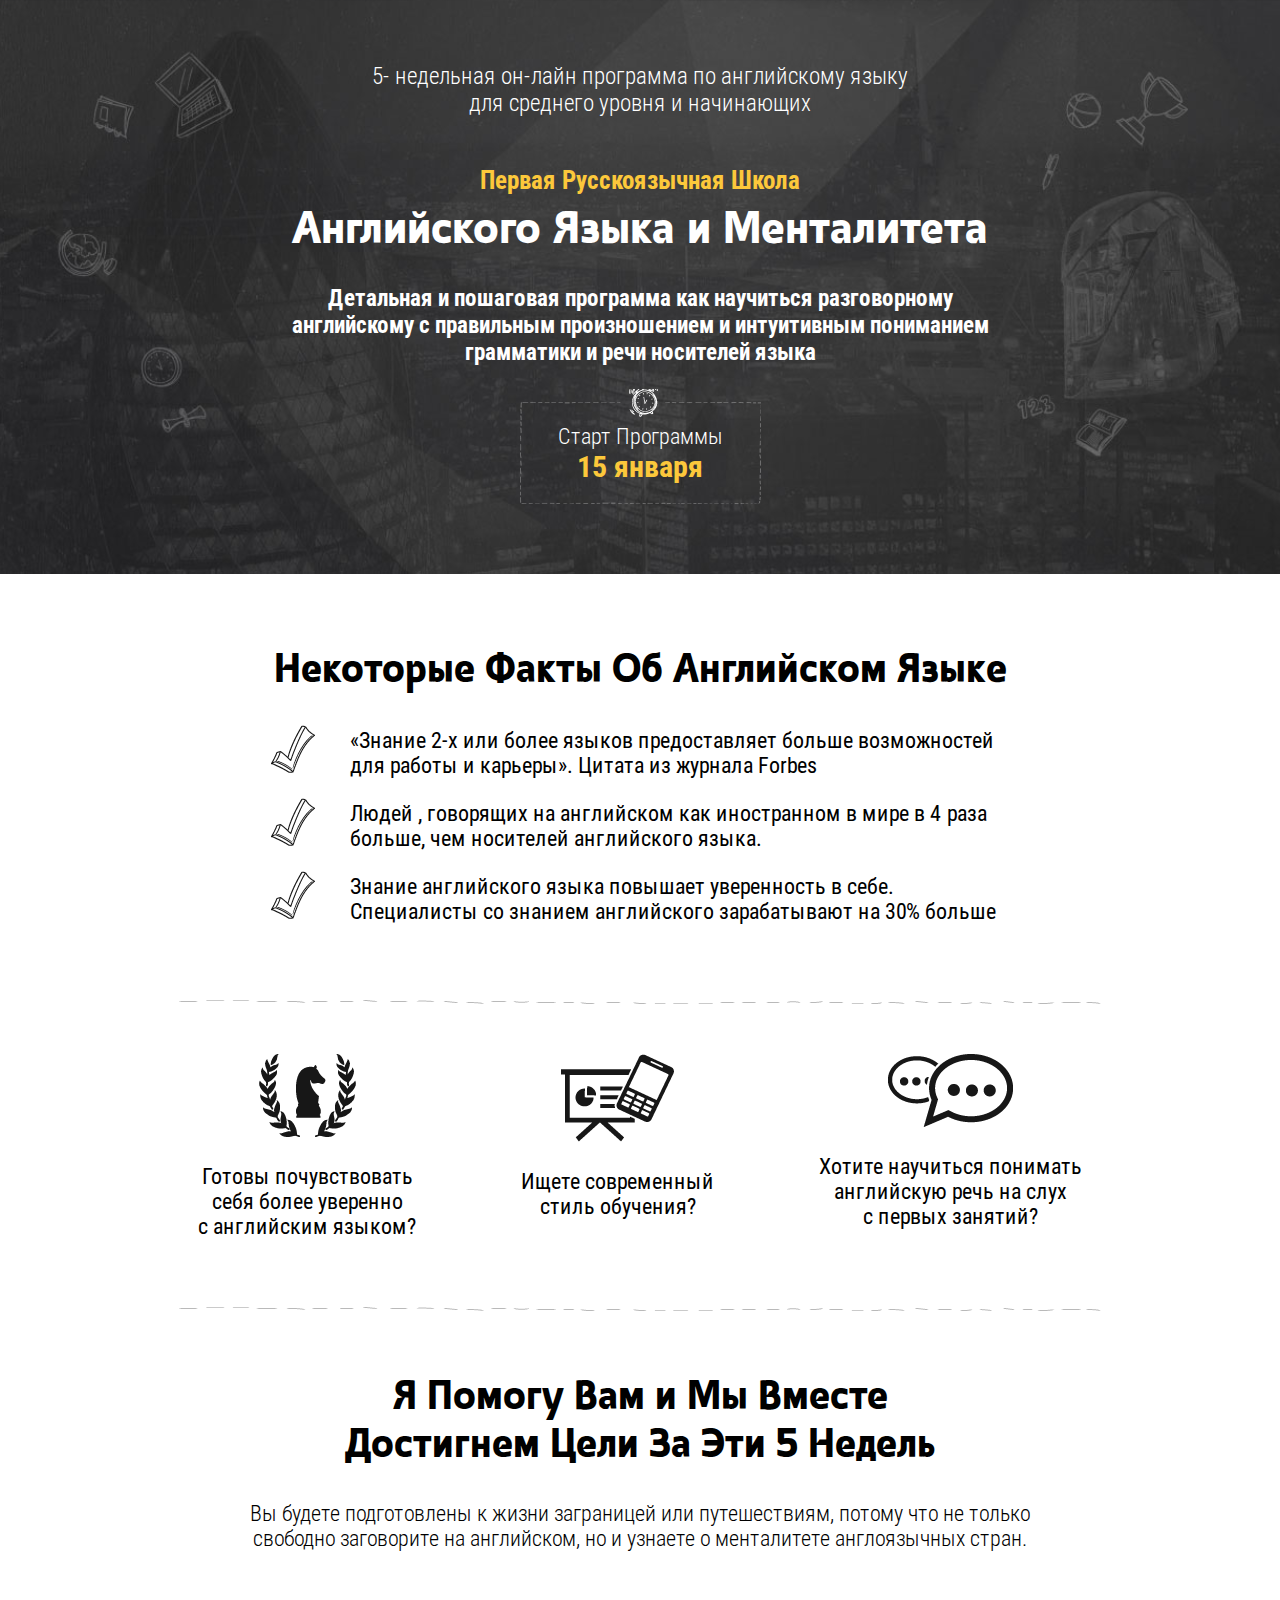
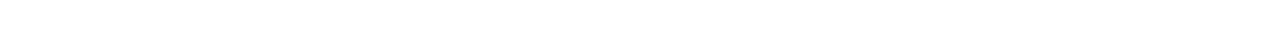
==== index.html @ 1a14fa05 "new" ====
<!DOCTYPE html>
<html>
<head>

	<meta charset="utf-8" />

	<title>Заголовок</title>
	<meta content="" name="description" />
	<link rel="shortcut icon" href="favicon.png" />

	<meta http-equiv="X-UA-Compatible" content="IE=edge" />

	<link rel="stylesheet" href="css/fonts.css" />
	<link rel="stylesheet" href="css/style.css" />

</head>
<body>
	<header>
		<div class="container">
			<p class="title">5- недельная он-лайн программа по английскому языку <br>для среднего уровня и начинающих</p>
			<h1><span>Первая Русскоязычная Школа</span><br>Английского Языка и Менталитета</h1>
			<p class="descr">Детальная и пошаговая программа как научиться разговорному<br> английскому с правильным произношением и интуитивным пониманием<br> грамматики и речи носителей языка</p>
		</div>
		<div class="start">
			<p>Старт Программы <br> <span>15 января</span></p>
		</div>
	</header>

	<section id="about-course">
		<div class="container">
			<div class="facts">
				<h2>Некоторые Факты Об Английском Языкe</h2>
				<div class="descr-wrap">
					<img src="img/check-mark.png">
					<p>«Знание 2-х или более языков предоставляет больше возможностей для работы и карьеры». Цитата из журнала Forbes</p>
				</div>
				<div class="descr-wrap">
					<img src="img/check-mark.png">
					<p>Людей , говорящих на английском как иностранном в мире в 4 раза больше, чем носителей английского языка.</p>
				</div>
				<div class="descr-wrap">
					<img src="img/check-mark.png">
					<p>Знание английского языка повышает уверенность в себе. Специалисты со знанием английского зарабатывают на 30% больше</p>
				</div>
			</div>
			<div class="questions">
				<div class="question-wrap">
					<img src="img/question-icon-1.png">
					<p>Готовы почувствовать <br>себя более уверенно<br> с английским языком?</p>
				</div>
				<div class="question-wrap">
					<img src="img/question-icon-2.png">
					<p>Ищете современный<br> стиль обучения?</p>
				</div>
				<div class="question-wrap">
					<img src="img/question-icon-3.png">
					<p>Хотите научиться понимать<br>английскую речь на слух<br>с первых занятий?</p>
				</div>
				
			</div>
			<div class="i-help">
				<h2>Я Помогу Вам и Мы Вместе<br>Достигнем Цели За Эти 5 Недель</h2>
				<p>Вы будете подготовлены к жизни заграницей или путешествиям, потому что не только<br> свободно заговорите на английском, но и узнаете о менталитете англоязычных стран.
</p>
			</div>
		</div>

	</section>

	<!--[if lt IE 9]>
	<script src="libs/html5shiv/es5-shim.min.js"></script>
	<script src="libs/html5shiv/html5shiv.min.js"></script>
	<script src="libs/html5shiv/html5shiv-printshiv.min.js"></script>
	<![endif]-->
	
	<script src="libs/jquery/jquery-1.11.2.min.js"></script>
	
	<script src="js/common.js"></script>


	
</body>
</html>
---- css/fonts.css ----
@font-face {
  font-family: "RobotoCondensed-Regular";
  font-style: normal;
  font-weight: normal;
  src: url("../fonts/RobotoCondensed/RobotoCondensed-Regular.woff") format("woff"), url("../fonts/RobotoCondensed/RobotoCondensed-Regular.ttf") format("truetype");
}

@font-face {
  font-family: "ATRIA";
  font-style: normal;
  font-weight: normal;
  src: url("../fonts/Atria/ATRIA.woff") format("woff"), url("../fonts/Atria/ATRIA.ttf") format("truetype");
}

@font-face {
  font-family: "RobotoCondensed-Bold";
  font-style: normal;
  font-weight: bold;
  src: url("../fonts/RobotoCondensed/RobotoCondensed-Bold.woff") format("woff"), url("../fonts/RobotoCondensed/RobotoCondensed-Bold.ttf") format("truetype");
}

@font-face {
  font-family: "ATRIA-BOLD";
  font-style: normal;
  font-weight: bold;
  src: url("../fonts/Atria/ATRIA-BOLD.woff") format("woff"), url("../fonts/Atria/ATRIA-BOLD.ttf") format("truetype");
}

@font-face {
  font-family: "RobotoCondensed-Light";
  font-style: normal;
  font-weight: 300;
  src: url("../fonts/RobotoCondensed/RobotoCondensed-Light.woff") format("woff"), url("../fonts/RobotoCondensed/RobotoCondensed-Light.ttf") format("truetype");
}

@font-face {
  font-family: "RobotoCondensed-Italic";
  font-style: normal;
  font-weight: normal;
  src: url("../fonts/RobotoCondensed/RobotoCondensed-Italic.woff") format("woff"), url("../fonts/RobotoCondensed/RobotoCondensed-Italic.ttf") format("truetype");
}
---- css/style.css ----
body {
  font-family: "RobotoCondensed-Light";
  font-weight: normal;
  font-size: 22px;
  position: relative;
  margin: 0;
  padding: 0;
  text-align: center;
}

.container {
  width: 1000px;
  padding: 0 15px;
  margin: 0 auto;
}

h2 {
  font-size: 40px;
  font-family: "ATRIA-BOLD";
  margin-top: 0;
}

section {
  padding: 70px 0;
}

header {
  background-image: url("../img/header-bg.jpg");
  background-size: cover;
  background-position: center;
  color: #fff;
  padding: 40px 0 70px;
}

header .title {
  font-size: 23px;
}

header h1 {
  font-size: 45px;
  font-family: "ATRIA-BOLD";
}

header h1 span {
  font-size: 25px;
  font-family: "RobotoCondensed-Bold";
  color: #fcc83b;
}

header .descr {
  font-size: 23px;
  font-family: "RobotoCondensed-Bold";
}

header .start {
  padding: 35px 40px 20px;
  font-family: "RobotoCondensed-Light";
  display: inline-block;
  background: url("../img/clock.png") center bottom no-repeat;
}

header .start p {
  margin: 0;
}

header .start span {
  color: #fcc83b;
  font-size: 30px;
  font-family: "RobotoCondensed-Bold";
}

#about-course {
  background-color: #FFF;
}

#about-course .facts {
  text-align: center;
  background: url("../img/dotted-line.png") no-repeat center bottom;
  padding-bottom: 60px;
}

#about-course .facts .descr-wrap {
  margin: 20px 0;
}

#about-course .facts .descr-wrap img {
  display: inline-block;
  margin-right: 30px;
}

#about-course .facts .descr-wrap p {
  font-family: "RobotoCondensed-Regular";
  width: 660px;
  display: inline-block;
  text-align: left;
  margin: 0;
}

#about-course .questions {
  font-family: "RobotoCondensed-Regular";
  padding: 50px 0;
  background: url("../img/dotted-line.png") no-repeat center bottom;
}

#about-course .questions .question-wrap {
  display: inline-block;
  vertical-align: top;
  margin: 0 50px;
}

#about-course .i-help {
  padding-top: 60px;
}
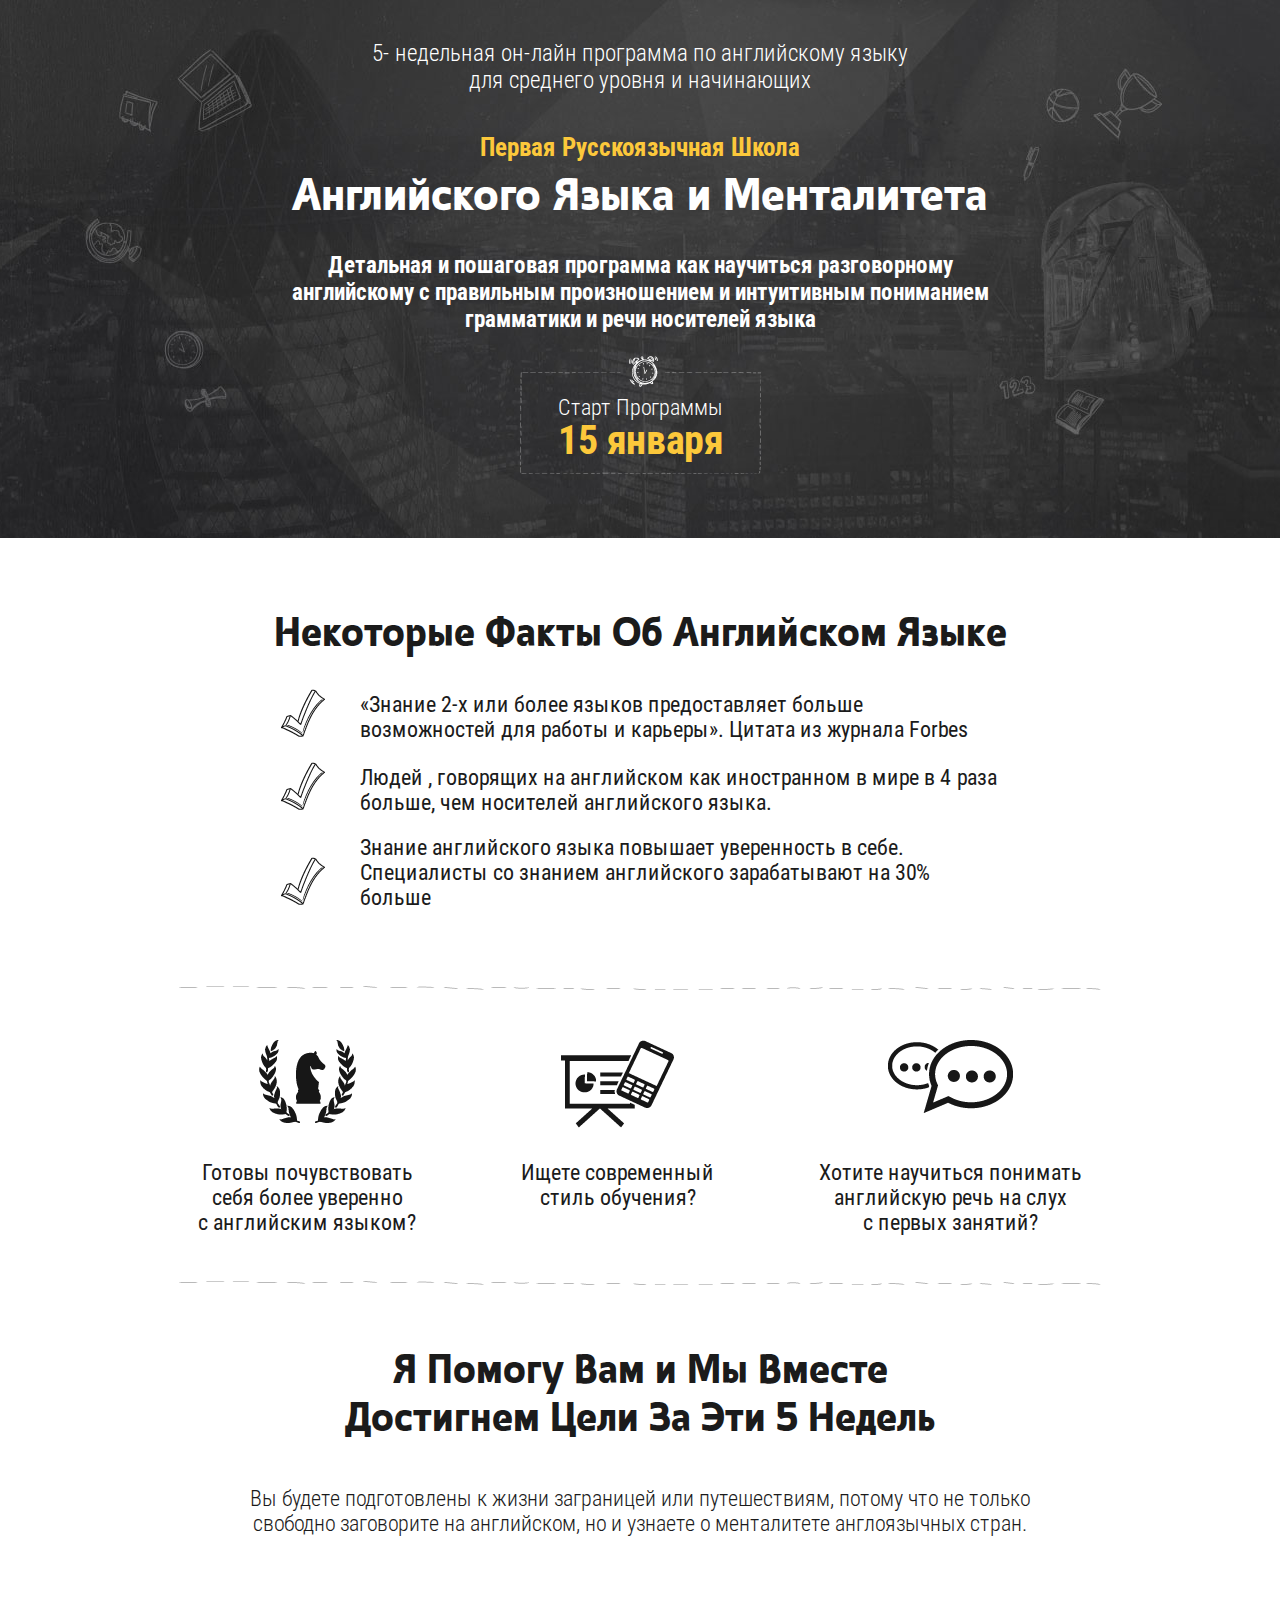
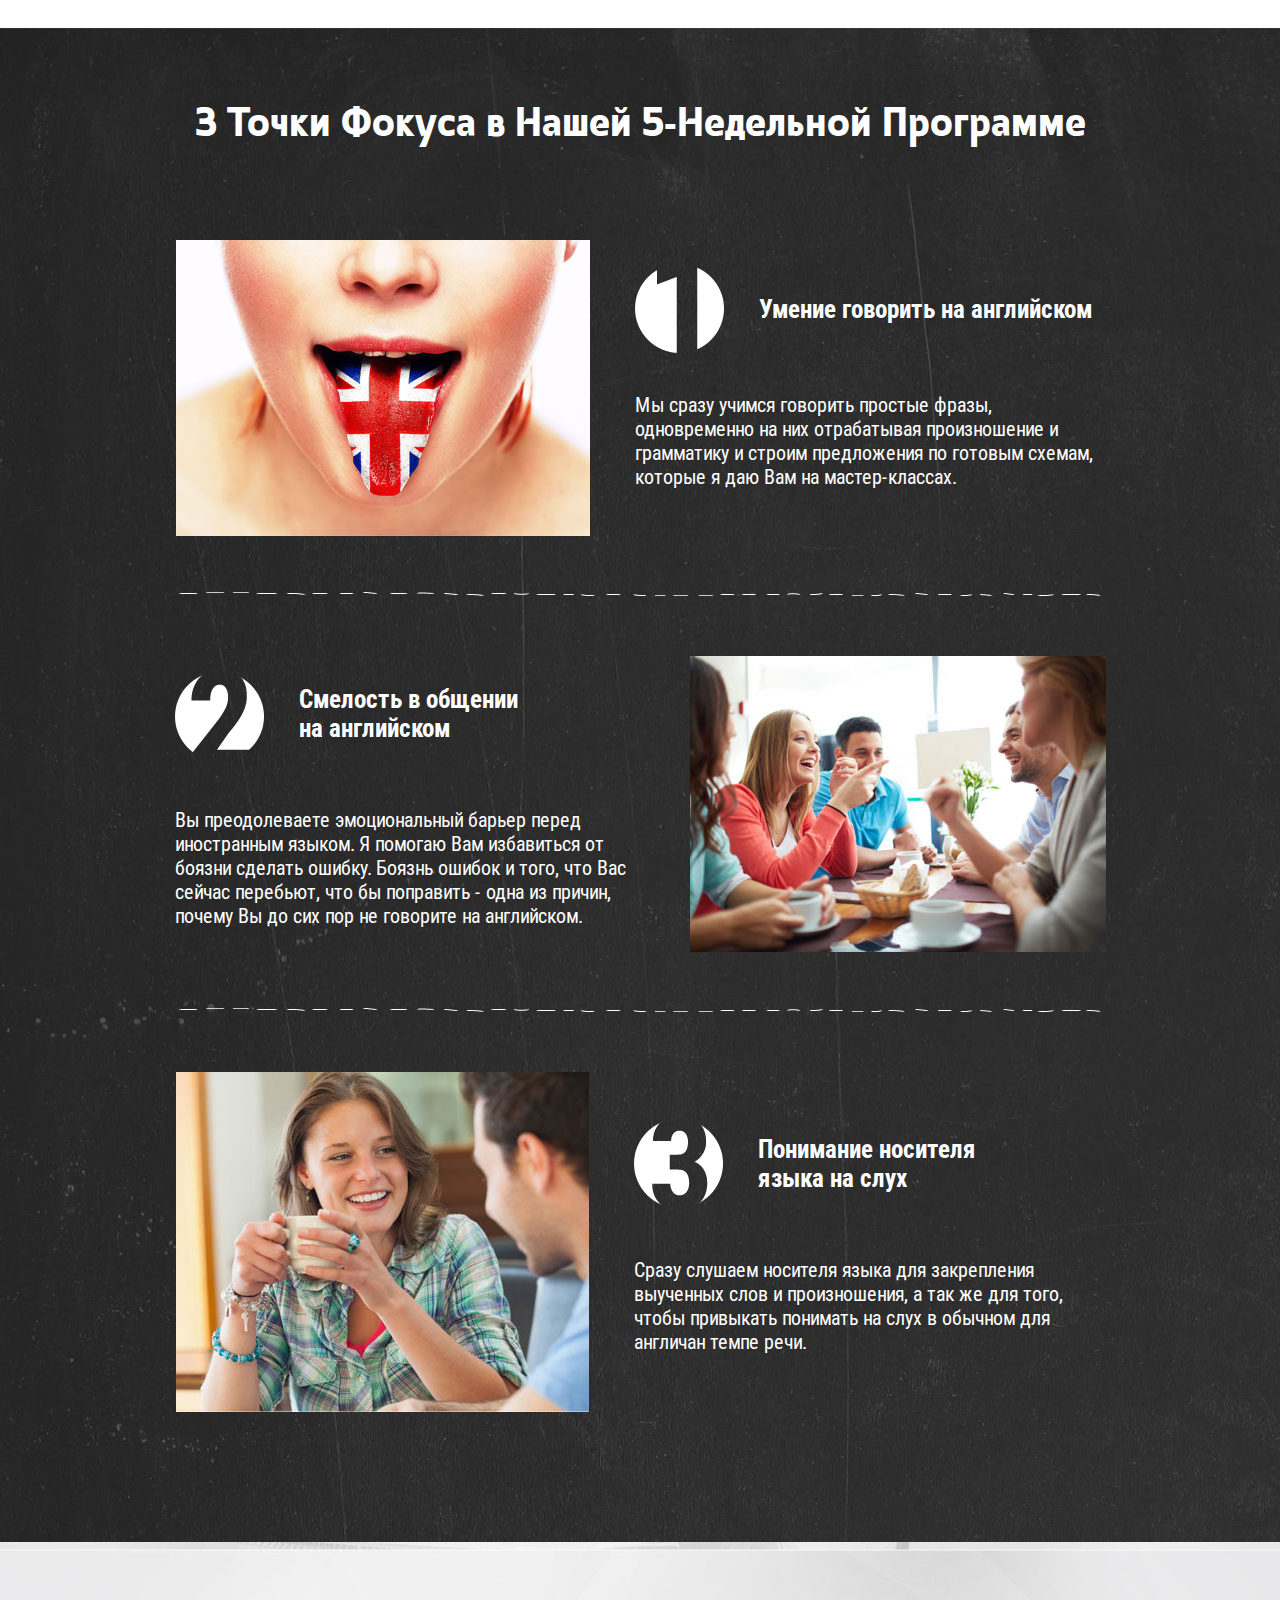
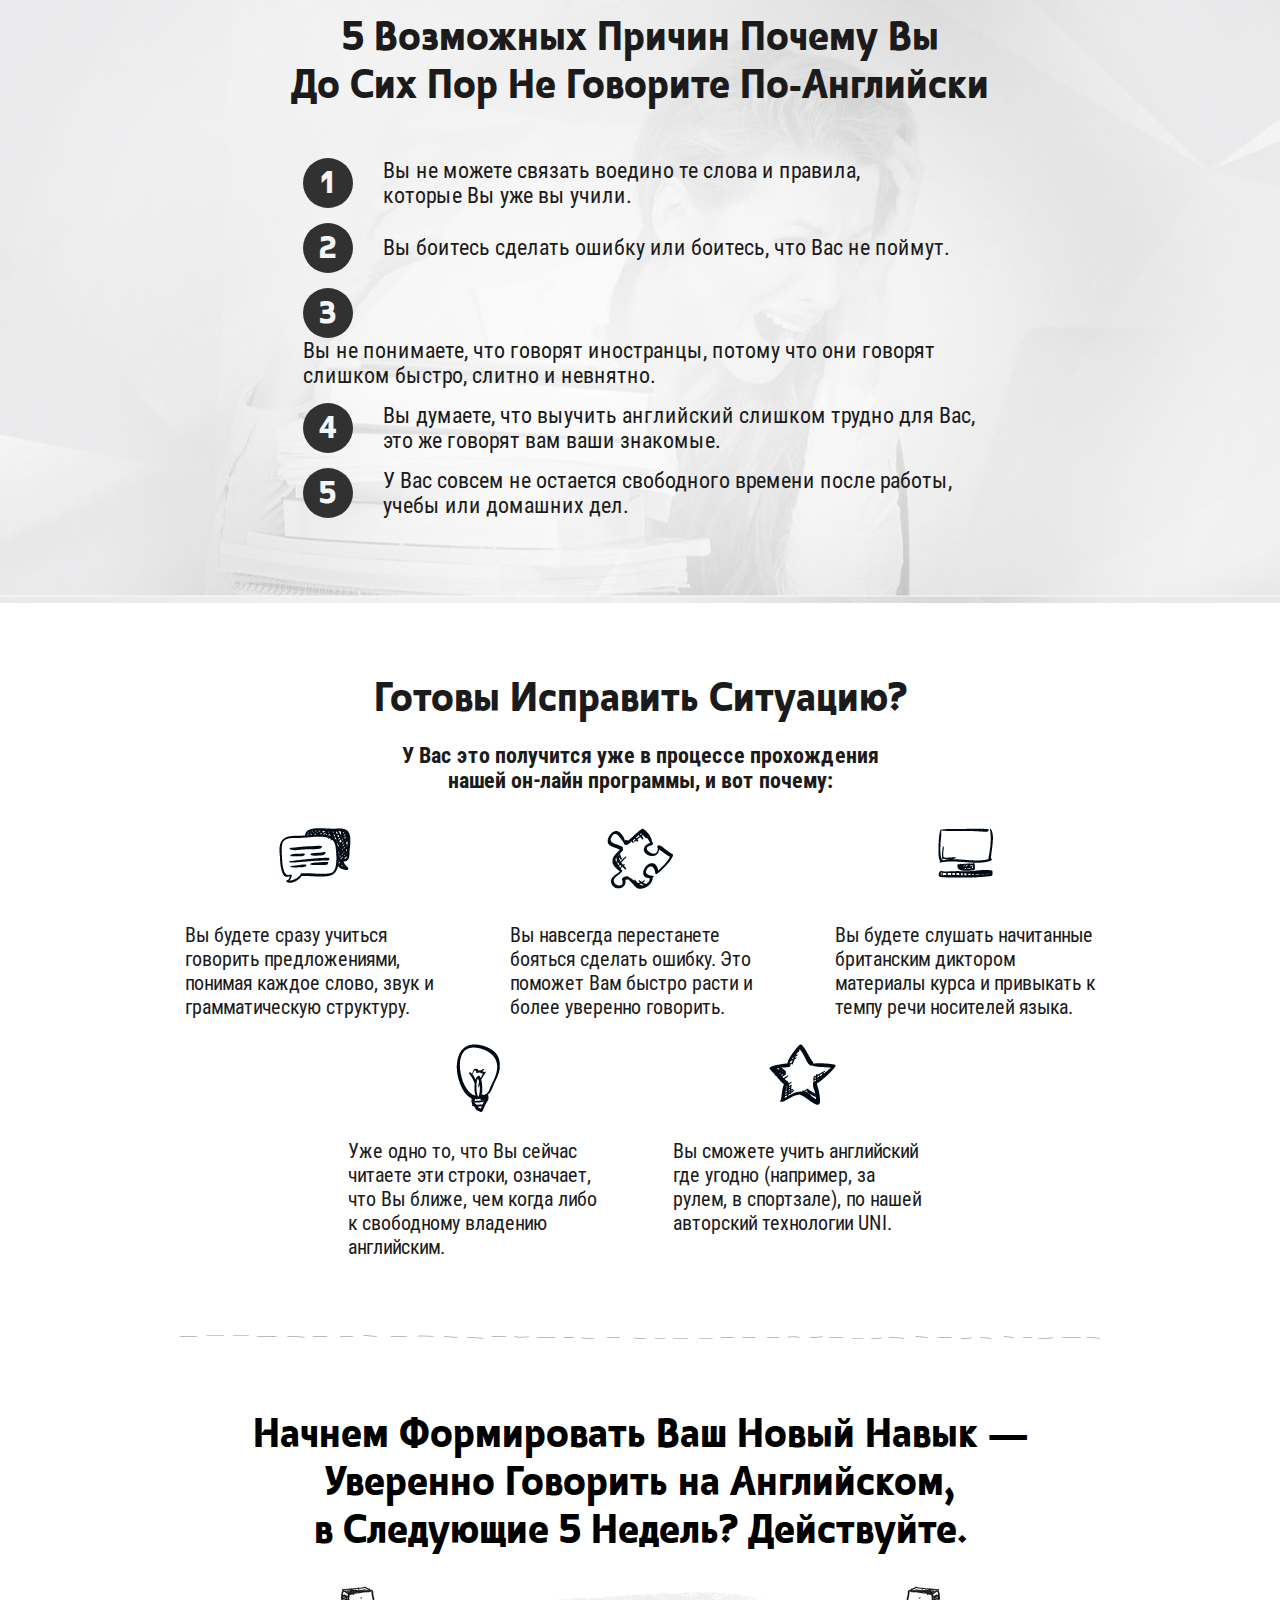
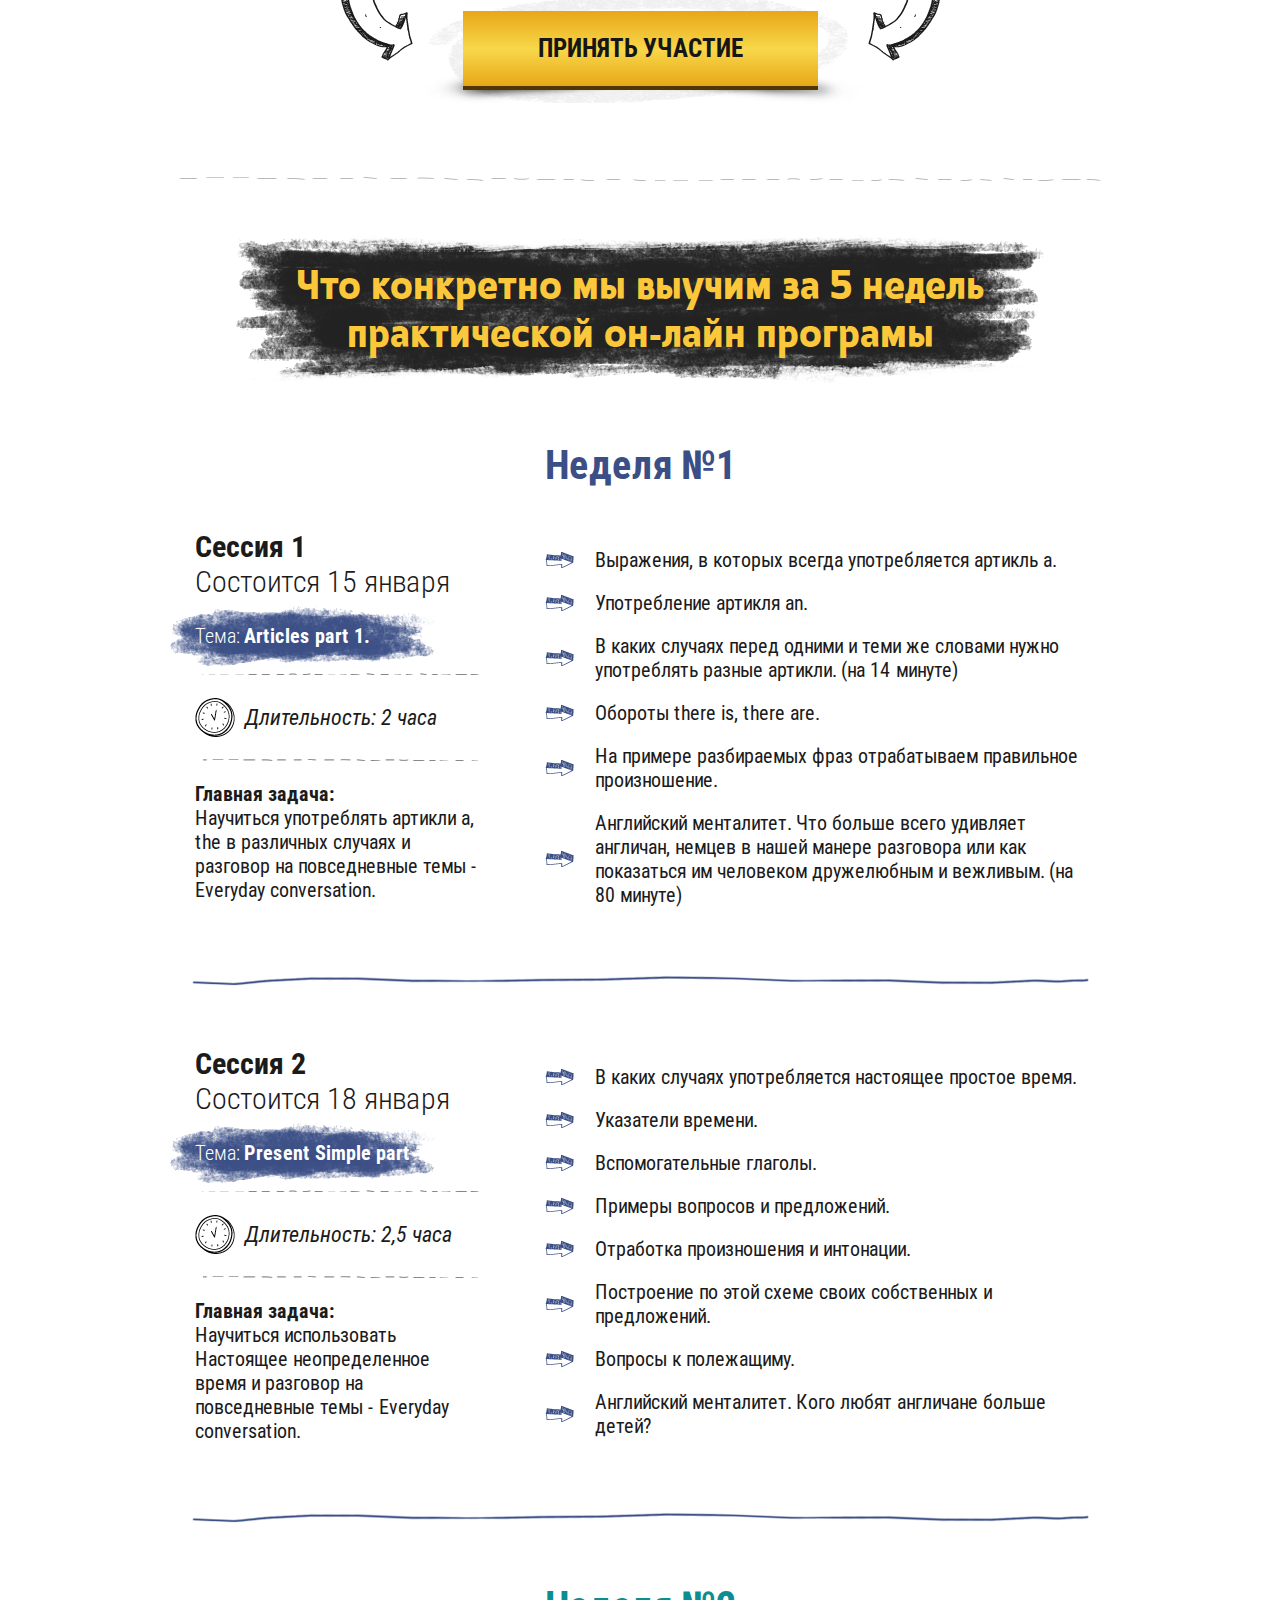
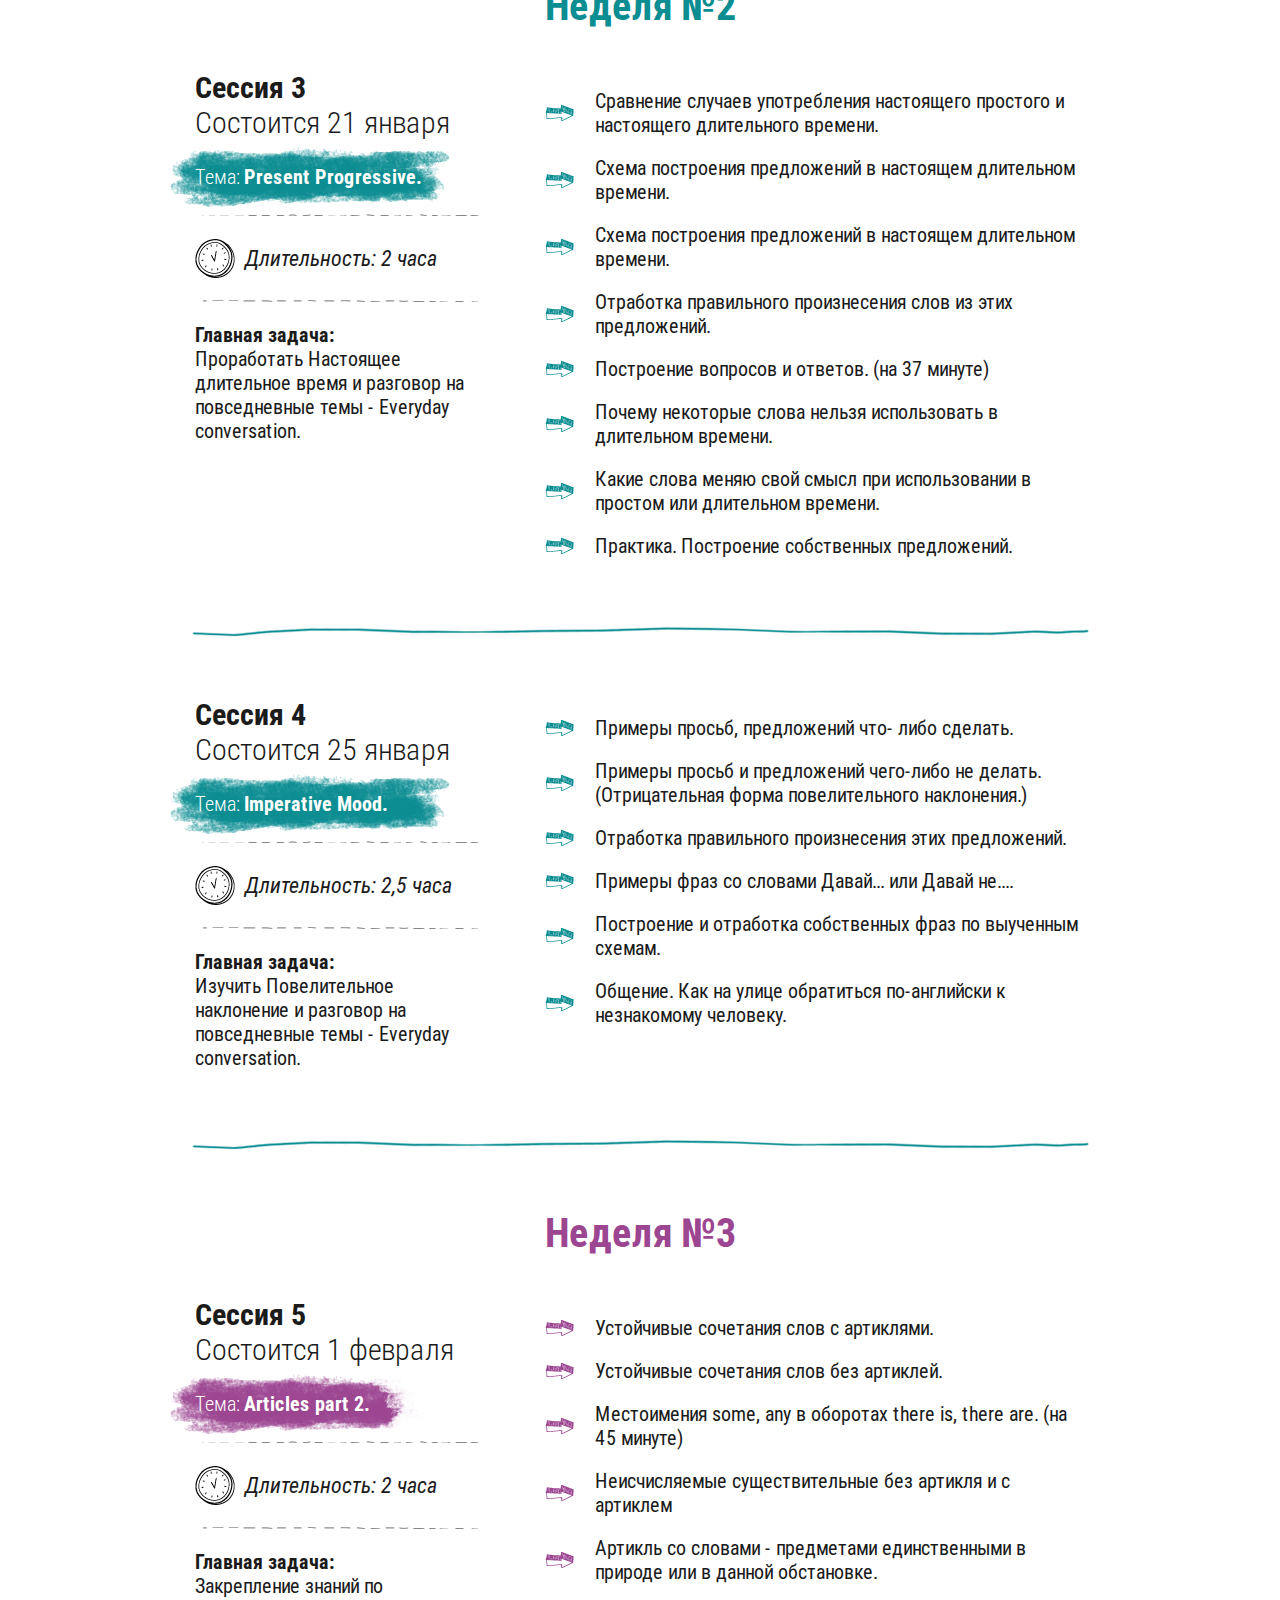
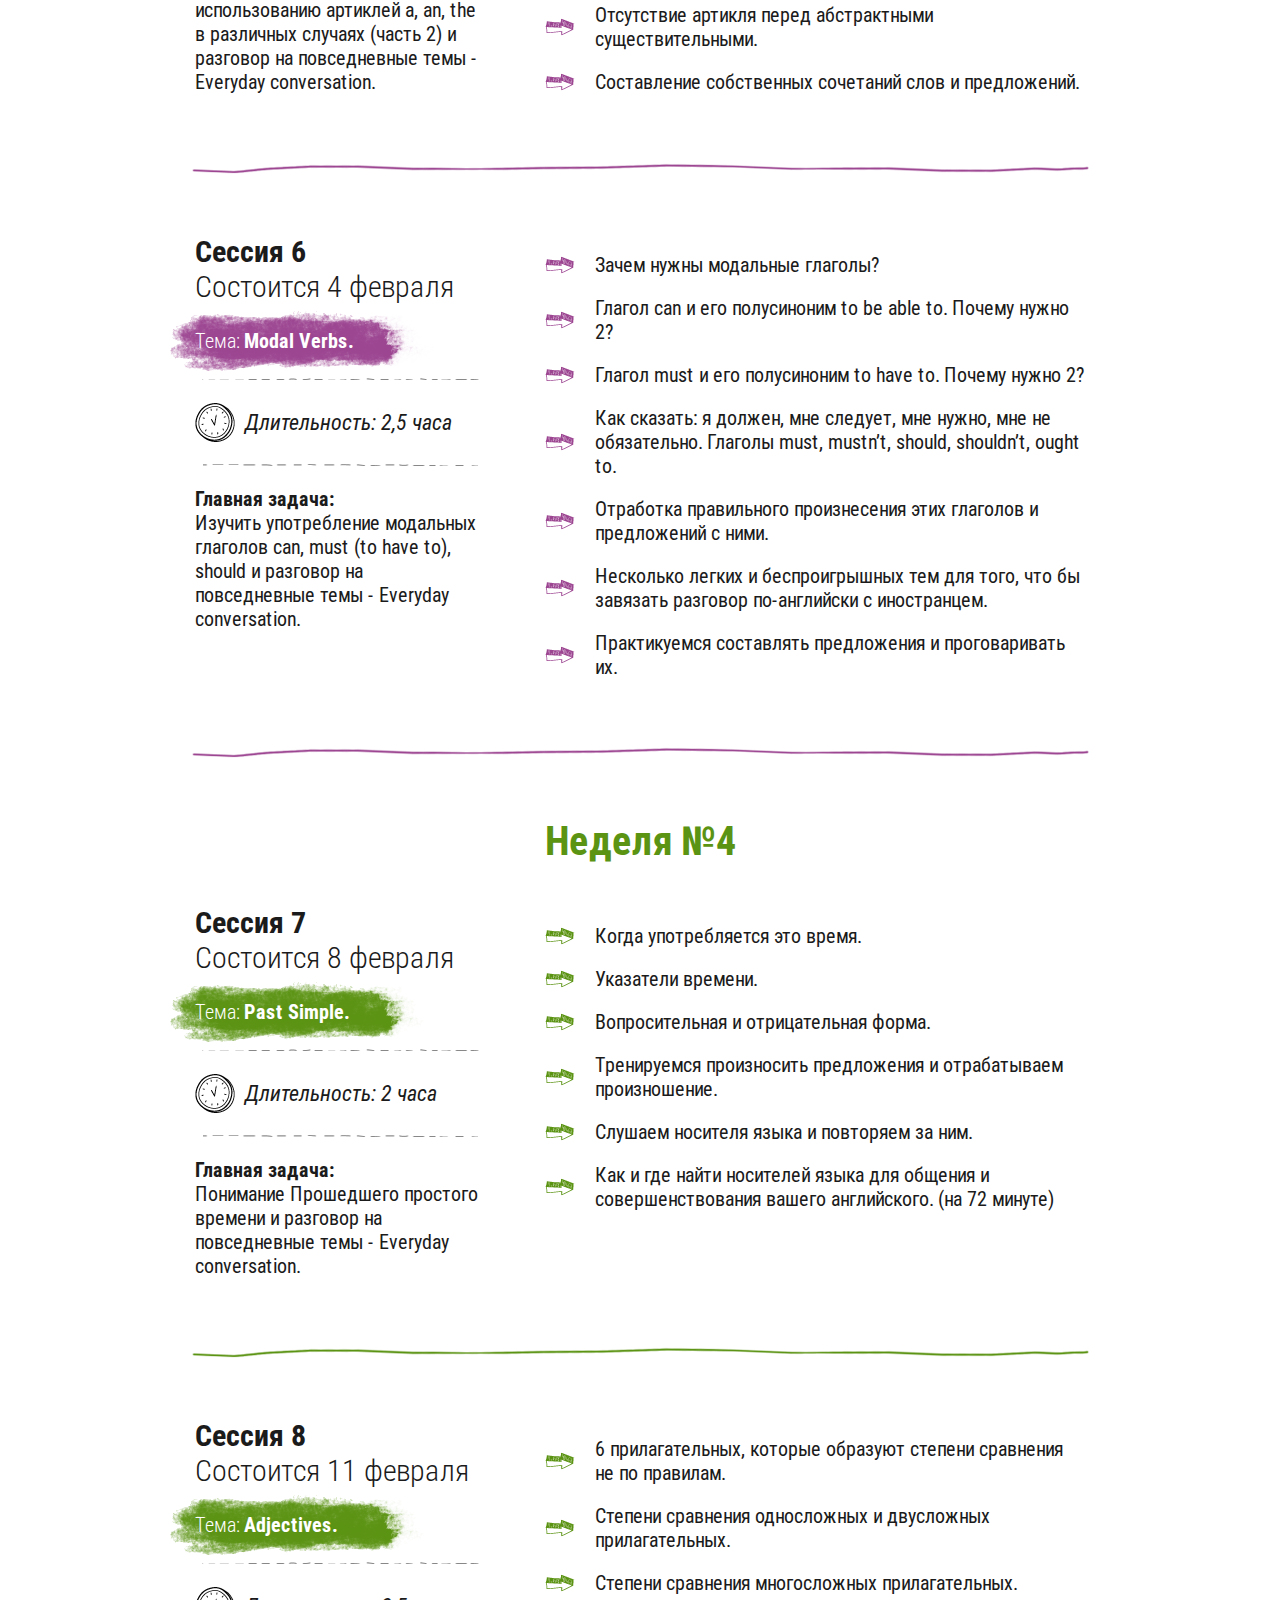
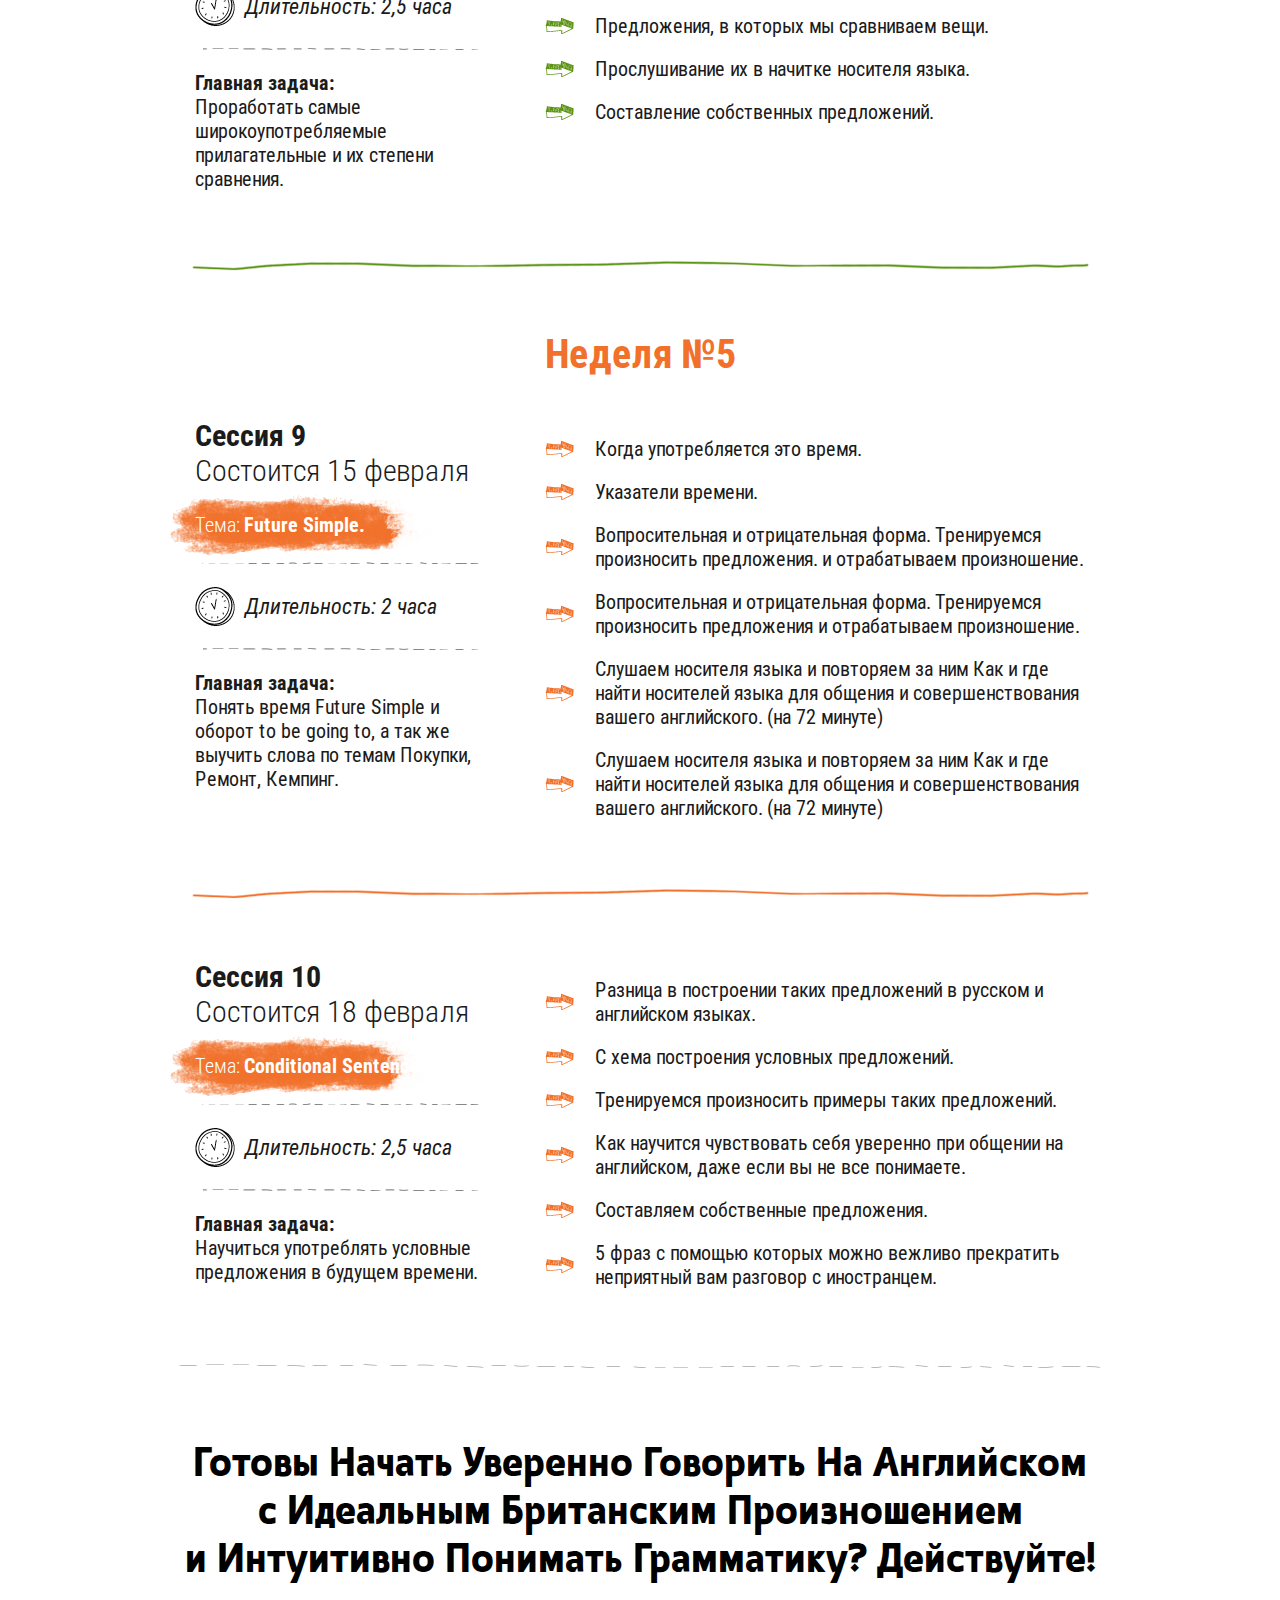
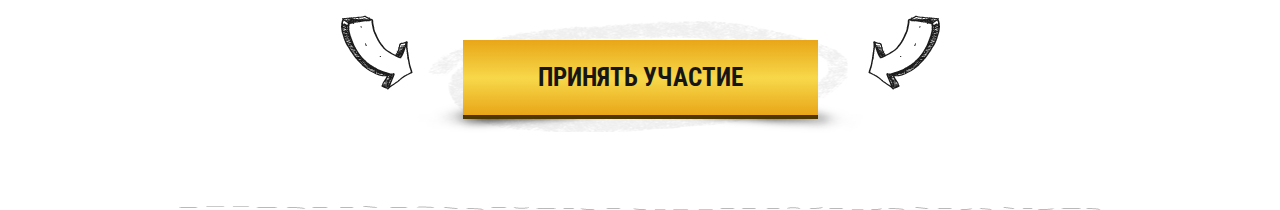
==== commit 087a9233: "+" ====
--- a/index.html
+++ b/index.html
@@ -4,7 +4,7 @@
 
 	<meta charset="utf-8" />
 
-	<title>Заголовок</title>
+	<title>Первая Русскоязычная Школа Английского Языка и Менталитета</title>
 	<meta content="" name="description" />
 	<link rel="shortcut icon" href="favicon.png" />
 
@@ -45,15 +45,21 @@
 			</div>
 			<div class="questions">
 				<div class="question-wrap">
-					<img src="img/question-icon-1.png">
+					<div class="icon-wrap">
+						<img src="img/question-icon-1.png">
+					</div>
 					<p>Готовы почувствовать <br>себя более уверенно<br> с английским языком?</p>
 				</div>
 				<div class="question-wrap">
-					<img src="img/question-icon-2.png">
+					<div class="icon-wrap">
+						<img src="img/question-icon-2.png">
+					</div>
 					<p>Ищете современный<br> стиль обучения?</p>
 				</div>
 				<div class="question-wrap">
-					<img src="img/question-icon-3.png">
+					<div class="icon-wrap">
+						<img src="img/question-icon-3.png">
+					</div>
 					<p>Хотите научиться понимать<br>английскую речь на слух<br>с первых занятий?</p>
 				</div>
 				
@@ -66,6 +72,443 @@
 		</div>
 
 	</section>
+
+	<section id="focus-points">
+		<div class="container">
+			<h2>3 Точки Фокуса в Нашей 5-Недельной Программе</h2>
+			<div class="focus-point-wrap">
+				<img src="img/step-1-img.jpg">
+				<div class="descr">
+					<div class="title">
+						<img src="img/1.png">
+						<h3>Умение говорить на английском</h3>
+					</div>
+					<p>Мы сразу учимся говорить простые фразы, одновременно на них отрабатывая произношение  и грамматику и строим предложения по готовым схемам, которые я даю Вам на мастер-классах.</p>
+				</div>
+
+			</div>
+			<div class="focus-point-wrap">
+				<div class="descr">
+					<div class="title">
+						<img src="img/2.png">
+						<h3>Смелость в общении<br> на английском</h3>
+					</div>
+					<p>Вы преодолеваете эмоциональный барьер перед иностранным языком. Я помогаю Вам избавиться от боязни сделать ошибку. Боязнь ошибок и того, что Вас сейчас перебьют, что бы поправить - одна из причин, почему Вы до сих пор не говорите на английском.</p>
+				</div>
+				<img src="img/step-2-img.jpg">
+			</div>
+			<div class="focus-point-wrap">
+				<img src="img/step-3-img.jpg">
+				<div class="descr">
+					<div class="title">
+						<img src="img/3.png">
+						<h3>Понимание носителя <br>языка на слух</h3>
+					</div>
+					<p>Сразу слушаем носителя языка  для закрепления выученных слов и произношения, а так же для того, чтобы привыкать понимать на слух в обычном для англичан темпе речи.</p>
+				</div>
+			</div>
+		</div>
+		
+	</section>
+
+	<section id="reasons">
+		<div class="container">
+			<h2>5 Возможных Причин Почему Вы <br>До Сих Пор Не Говорите По-Английски</h2>
+			<div class="center-wrap">
+				<div class="reason-wrap">
+					<div class="number">1</div>
+					<p>Вы не можете связать воедино те слова и правила,<br>которые Вы уже вы учили.</p>
+				</div>
+				<div class="reason-wrap">
+					<div class="number">2</div>
+					<p>Вы боитесь сделать ошибку или боитесь, что Вас не поймут. </p>
+				</div>
+				<div class="reason-wrap">
+					<div class="number">3</div>
+					<p>Вы не понимаете, что говорят иностранцы, потому что они говорят<br>слишком быстро, слитно и невнятно.</p>
+				</div>
+				<div class="reason-wrap">
+					<div class="number">4</div>
+					<p>Вы думаете, что выучить английский слишком трудно для Вас, <br>это же говорят вам ваши знакомые.</p>
+				</div>
+				<div class="reason-wrap">
+					<div class="number">5</div>
+					<p>У Вас совсем не остается свободного времени после работы,<br> учебы или домашних дел.</p>
+				</div>
+			</div>			
+		</div>
+	</section>
+	
+	<div class="container">
+		<section id="rectify-situation">
+			<h2>Готовы Исправить Ситуацию?</h2>
+			<h3>У Вас это получится уже в процессе прохождения <br>нашей он-лайн программы, и вот почему:</h3>
+			<div class="component-wrap">
+				<div class="icon-wrap"><img src="img/component-icon-1.png"></div>
+				<p>Вы будете сразу учиться 
+говорить предложениями, 
+понимая каждое слово, звук 
+и грамматическую структуру.</p>
+			</div>
+			<div class="component-wrap">
+				<div class="icon-wrap"><img src="img/component-icon-2.png"></div>
+				<p>Вы навсегда перестанете 
+бояться сделать ошибку. Это 
+поможет Вам быстро расти и более уверенно говорить.</p>
+			</div>
+			<div class="component-wrap">
+				<div class="icon-wrap"><img src="img/component-icon-3.png"></div>
+				<p>Вы будете слушать начитанные британским диктором материалы 
+курса и привыкать к темпу речи
+носителей языка.</p>
+			</div>
+			<div class="component-wrap">
+				<div class="icon-wrap"><img src="img/component-icon-4.png"></div>
+				<p>Уже одно то, что Вы сейчас 
+читаете эти строки, означает, 
+что Вы ближе, чем когда либо 
+к свободному владению 
+английским.</p>
+			</div>
+			<div class="component-wrap">
+				<div class="icon-wrap"><img src="img/component-icon-5.png"></div>
+				<p>Вы сможете учить английский где угодно (например, за рулем, в спортзале), по нашей авторский технологии UNI. </p>
+			</div>
+		</section>
+
+		<section id="skill-form">
+			<h2>Начнем Формировать Ваш Новый Навык —<br>Уверенно Говорить на Английском,<br>в Следующие 5 Недель? Действуйте.</h2>
+			<div>
+				<img src="img/arrow-1.png">
+				<div class="btn-wrap">
+					<a href="" class="btn">ПРИНЯТЬ УЧАСТИЕ</a>
+				</div>
+				<img src="img/arrow-2.png">
+			</div>
+			
+		</section>
+
+		<section id="sessions">
+			<h2>Что конкретно мы выучим за 5 недель <br>практической он-лайн програмы</h2>
+			<div class="week week-1">
+				<h3>Неделя №1</h3>
+				<div class="session-wrap">
+					<div class="col-1">
+						<h4>Сессия 1 </h4>
+						<p class="date">Состоится 15 января</p>
+						<h5>Тема: <strong>Articles part 1.</strong></h5>
+						<div class="duration">
+							<img src="img/session-clock.png">
+							<p>Длительность: 2 часа</p>
+						</div>
+						<p class="task"><strong>Главная задача: </strong><br>
+Научиться употреблять артикли
+а, the в различных случаях и
+разговор на повседневные 
+темы - Everyday conversation.</p>
+					</div>
+					<div class="col-2">
+						<ul>
+							<li>Выражения, в которых всегда употребляется артикль а.</li>
+							<li>Употребление артикля аn. </li>
+							<li>В каких случаях перед одними и теми же словами нужно 
+							употреблять разные артикли. (на 14 минуте)</li>
+							<li>Обороты there is,  there are.</li>
+							<li>На примере разбираемых фраз отрабатываем 
+							правильное произношение.</li>
+							<li>Английский менталитет. Что больше всего удивляет англичан, немцев в нашей манере разговора или как показаться им 
+							человеком дружелюбным и вежливым. (на 80 минуте)</li>
+						</ul>
+					</div>
+				</div>
+				<div class="session-wrap">
+					<div class="col-1">
+						<h4>Сессия 2 </h4>
+						<p class="date">Состоится 18 января</p>
+						<h5>Тема: <strong>Present Simple part 1.</strong></h5>
+						<div class="duration">
+							<img src="img/session-clock.png">
+							<p>Длительность: 2,5 часа</p>
+						</div>
+						<p class="task"><strong>Главная задача: </strong><br>
+Научиться использовать 
+Настоящее неопределенное время 
+и разговор на повседневные
+темы - Everyday conversation.</p>
+					</div>
+					<div class="col-2">
+						<ul>
+							<li>В каких случаях употребляется настоящее простое время.</li>
+							<li>Указатели времени.</li>
+							<li>Bспомогательные глаголы.</li>
+							<li>Примеры вопросов и предложений.</li>
+							<li>Oтработка произношения и интонации.</li>
+							<li>Построение по этой схеме своих собственных и предложений.</li>
+							<li>Bопросы к полежащиму.</li>
+							<li>Английский менталитет. Кого любят англичане больше детей?</li>
+						</ul>
+					</div>
+				</div>
+			</div>
+			<div class="week week-2">
+				<h3>Неделя №2</h3>
+				<div class="session-wrap">
+					<div class="col-1">
+						<h4>Сессия 3 </h4>
+						<p class="date">Состоится 21 января</p>
+						<h5>Тема: <strong>Present Progressive.</strong></h5>
+						<div class="duration">
+							<img src="img/session-clock.png">
+							<p>Длительность: 2 часа</p>
+						</div>
+						<p class="task"><strong>Главная задача: </strong><br>
+Проработать Настоящее 
+длительное время и разговор на 
+повседневные темы - Everyday 
+conversation.</p>
+					</div>
+					<div class="col-2">
+						<ul>
+							<li>Сравнение случаев употребления настоящего
+						простого и настоящего длительного времени.</li>
+							<li>Схема построения предложений в настоящем 
+						длительном времени. </li>
+							<li>Схема построения предложений в настоящем 
+						длительном времени.</li>
+							<li>Отработка правильного произнесения слов 
+						из этих предложений.</li>
+							<li>Построение вопросов и ответов. (на 37 минуте)</li>
+							<li>Почему некоторые слова нельзя использовать 
+						в длительнoм времени. </li>
+							<li>Какие слова меняю свой смысл при использовании 
+							в простом или длительном времени.</li>
+							<li>Практика. Построение собственных предложений.</li>
+						</ul>
+					</div>
+				</div>
+				<div class="session-wrap">
+					<div class="col-1">
+						<h4>Сессия 4 </h4>
+						<p class="date">Состоится 25 января</p>
+						<h5>Тема: <strong>Imperative Mood.</strong></h5>
+						<div class="duration">
+							<img src="img/session-clock.png">
+							<p>Длительность: 2,5 часа</p>
+						</div>
+						<p class="task"><strong>Главная задача: </strong><br>
+						Изучить Повелительное 
+						наклонение и разговор на 
+						повседневные темы - Everyday 
+						conversation.</p>
+					</div>
+					<div class="col-2">
+						<ul>
+							<li>Примеры просьб, предложений что- либо сделать.</li>
+							<li>Примеры просьб и предложений чего-либо не делать. (Отрицательная форма повелительного наклонения.)</li>
+							<li>Отработка правильного произнесения этих предложений.</li>
+							<li>Примеры фраз со словами Давай... или Давай не....</li>
+							<li>Построение и отработка собственных фраз 
+							по выученным схемам.</li>
+							<li>Общение. Как на улице обратиться по-английски 
+							к незнакомому человеку. </li>
+						</ul>
+					</div>
+				</div>
+			</div>
+			<div class="week week-3">
+				<h3>Неделя №3</h3>
+				<div class="session-wrap">
+					<div class="col-1">
+						<h4>Сессия 5 </h4>
+						<p class="date">Состоится 1 февраля</p>
+						<h5>Тема: <strong>Articles part 2.</strong></h5>
+						<div class="duration">
+							<img src="img/session-clock.png">
+							<p>Длительность: 2 часа</p>
+						</div>
+						<p class="task"><strong>Главная задача: </strong><br>
+						Закрепление знаний по 
+						использованию артиклей а, an, the 
+						в различных случаях (часть 2) 
+						и разговор на повседневные 
+						темы - Everyday conversation.</p>
+					</div>
+					<div class="col-2">
+						<ul>
+							<li>Устойчивые сочетания слов с артиклями.</li>
+							<li>Устойчивые сочетания слов без артиклей.</li>
+							<li>Местоимения some, any в оборотах there is, there are. 
+							(на 45 минуте)</li>
+							<li>Неисчисляемые существительные без артикля и с артиклем </li>
+							<li>Артикль  со словами - предметами единственными в природе или в данной обстановке.</li>
+							<li>Отсутствие артикля перед абстрактными существительными.</li>
+							<li>Составление собственных сочетаний слов и предложений.</li>
+						</ul>
+					</div>
+				</div>
+				<div class="session-wrap">
+					<div class="col-1">
+						<h4>Сессия 6 </h4>
+						<p class="date">Состоится 4 февраля</p>
+						<h5>Тема: <strong>Modal Verbs.</strong></h5>
+						<div class="duration">
+							<img src="img/session-clock.png">
+							<p>Длительность: 2,5 часа</p>
+						</div>
+						<p class="task"><strong>Главная задача: </strong><br>
+						Изучить употребление модальных 
+						глаголов can, must (to have to), 
+						should и разговор на повседневные 
+						темы - Everyday conversation.</p>
+					</div>
+					<div class="col-2">
+						<ul>							
+							<li>Зачем нужны модальные глаголы?</li>
+							<li>Глагол can и его полусиноним  to be able to. Почему нужно 2?</li>
+							<li>Глагол must и его полусиноним  to have to. Почему нужно 2?</li>
+							<li>Как сказать: я должен, мне следует, мне нужно, мне не обязательно. Глаголы must, mustn’t, should, shouldn’t, ought to.</li>
+							<li>Отработка правильного произнесения этих глаголов 
+							и предложений с ними.</li>
+							<li>Несколько легких и беспроигрышных тем для того, что бы завязать разговор по-английски с иностранцем. </li>
+							<li>Практикуемся составлять предложения и проговаривать их.</li>
+						</ul>
+					</div>
+				</div>
+			</div>
+			<div class="week week-4">
+				<h3>Неделя №4</h3>
+				<div class="session-wrap">
+					<div class="col-1">
+						<h4>Сессия 7 </h4>
+						<p class="date">Состоится 8 февраля</p>
+						<h5>Тема: <strong>Past Simple.</strong></h5>
+						<div class="duration">
+							<img src="img/session-clock.png">
+							<p>Длительность: 2 часа</p>
+						</div>
+						<p class="task"><strong>Главная задача: </strong><br>
+						Понимание Прошедшего 
+						простого времени и разговор 
+						на повседневные темы - Everyday 
+						conversation.</p>
+					</div>
+					<div class="col-2">
+						<ul>
+							<li>Когда употребляется это время.</li>
+							<li>Указатели времени.</li>
+							<li>Вопросительная и отрицательная форма.</li>
+							<li>Тренируемся произносить предложения 
+							и отрабатываем произношение.</li>
+							<li>Слушаем носителя языка и повторяем за ним.</li>
+							<li>Как и где найти носителей языка для общения 
+							и совершенствования вашего английского. (на 72 минуте)</li>
+						</ul>
+					</div>
+				</div>
+				<div class="session-wrap">
+					<div class="col-1">
+						<h4>Сессия 8 </h4>
+						<p class="date">Состоится 11 февраля</p>
+						<h5>Тема: <strong>Adjectives.</strong></h5>
+						<div class="duration">
+							<img src="img/session-clock.png">
+							<p>Длительность: 2,5 часа</p>
+						</div>
+						<p class="task"><strong>Главная задача: </strong><br>
+						Проработать самые 
+						широкоупотребляемые 
+						прилагательные и их степени 
+						сравнения.</p>
+					</div>
+					<div class="col-2">
+						<ul>
+							<li>6 прилагательных, которые образуют степени сравнения
+							не по правилам.</li>
+							<li>Степени сравнения односложных и двусложных прилагательных.</li>
+							<li>Степени сравнения многосложных прилагательных.</li>
+							<li>Предложения, в которых мы сравниваем вещи.</li>
+							<li>Прослушивание их в начитке носителя языка.</li>
+							<li>Составление собственных предложений. </li>
+						</ul>
+					</div>
+				</div>
+			</div>
+			<div class="week week-5">
+				<h3>Неделя №5</h3>
+				<div class="session-wrap">
+					<div class="col-1">
+						<h4>Сессия 9 </h4>
+						<p class="date">Состоится 15 февраля</p>
+						<h5>Тема: <strong>Future Simple.</strong></h5>
+						<div class="duration">
+							<img src="img/session-clock.png">
+							<p>Длительность: 2 часа</p>
+						</div>
+						<p class="task"><strong>Главная задача: </strong><br>
+						Понять время Future Simple и 
+						оборот to be going to, а так же
+						выучить слова по темам Покупки, 
+						Ремонт, Кемпинг.</p>
+					</div>
+					<div class="col-2">
+						<ul>
+							<li>Когда употребляется это время.</li>
+							<li>Указатели времени.</li>
+							<li>Вопросительная и отрицательная форма.
+Тренируемся произносить предложения.
+							и отрабатываем произношение.</li>
+							<li>Вопросительная и отрицательная форма.
+Тренируемся произносить предложения 
+							и отрабатываем произношение.</li>
+							<li>Слушаем носителя языка и повторяем за ним
+Как и где найти носителей языка для общения и совершенствования вашего английского. (на 72 минуте)</li>
+							<li>Слушаем носителя языка и повторяем за ним
+Как и где найти носителей языка для общения и совершенствования вашего английского. (на 72 минуте)</li>
+						</ul>
+					</div>
+				</div>
+				<div class="session-wrap">
+					<div class="col-1">
+						<h4>Сессия 10 </h4>
+						<p class="date">Состоится 18 февраля</p>
+						<h5>Тема: <strong>Conditional Sentences.</strong></h5>
+						<div class="duration">
+							<img src="img/session-clock.png">
+							<p>Длительность: 2,5 часа</p>
+						</div>
+						<p class="task"><strong>Главная задача: </strong><br>
+						Научиться употреблять условные 
+						предложения в будущем времени.</p>
+					</div>
+					<div class="col-2">
+						<ul>
+							<li>Разница в построении таких предложений 
+							в русском и английском языках.</li>
+							<li>С хема построения условных предложений.</li>
+							<li>Тренируемся произносить примеры таких предложений.</li>
+							<li>Как научится чувствовать себя уверенно при общении
+							на английском, даже если вы не все понимаете. </li>
+							<li>Составляем собственные предложения.</li>
+							<li>5 фраз с помощью которых можно вежливо 
+							прекратить неприятный вам разговор с иностранцем.</li>
+						</ul>
+					</div>
+				</div>
+			</div>
+		</section>
+
+		<section id="get-start">
+			<h2>Готовы Начать Уверенно Говорить На Английском <br>с Идеальным Британским Произношением<br>и Интуитивно Понимать Грамматику? Действуйте!</h2>
+			<div>
+				<img src="img/arrow-1.png">
+				<div class="btn-wrap">
+					<a href="" class="btn">ПРИНЯТЬ УЧАСТИЕ</a>
+				</div>
+				<img src="img/arrow-2.png">
+			</div>
+		</section>
+	</div>
+	
 
 	<!--[if lt IE 9]>
 	<script src="libs/html5shiv/es5-shim.min.js"></script>
--- a/css/style.css
+++ b/css/style.css
@@ -14,6 +14,32 @@
   margin: 0 auto;
 }
 
+.btn-wrap {
+  padding: 25px 45px;
+  background: url("../img/btn-bg.png") no-repeat center;
+  display: inline-block;
+  vertical-align: top;
+}
+
+.btn {
+  width: 355px;
+  height: 75px;
+  background-image: -moz-linear-gradient(bottom, #E8A618 0%, #F7D84A 49%, #E8A618 100%);
+  background-image: -o-linear-gradient(bottom, #E8A618 0%, #F7D84A 49%, #E8A618 100%);
+  background-image: -webkit-linear-gradient(bottom, #E8A618 0%, #F7D84A 49%, #E8A618 100%);
+  background-image: linear-gradient(to top, #E8A618 0%, #F7D84A 49%, #E8A618 100%);
+  -moz-box-shadow: 0 4px 0 #4F3701;
+  -webkit-box-shadow: 0 4px 0 #4F3701;
+  box-shadow: 0 4px 0 #4F3701;
+  text-transform: uppercase;
+  display: inline-block;
+  text-decoration: none;
+  color: #161616;
+  font-size: 25px;
+  font-family: "RobotoCondensed-Bold";
+  line-height: 75px;
+}
+
 h2 {
   font-size: 40px;
   font-family: "ATRIA-BOLD";
@@ -26,19 +52,20 @@
 
 header {
   background-image: url("../img/header-bg.jpg");
-  background-size: cover;
-  background-position: center;
+  background-position: center top;
   color: #fff;
-  padding: 40px 0 70px;
+  padding: 40px 0 55px;
 }
 
 header .title {
   font-size: 23px;
+  margin: 0;
 }
 
 header h1 {
   font-size: 45px;
   font-family: "ATRIA-BOLD";
+  margin-top: 20px;
 }
 
 header h1 span {
@@ -56,21 +83,23 @@
   padding: 35px 40px 20px;
   font-family: "RobotoCondensed-Light";
   display: inline-block;
-  background: url("../img/clock.png") center bottom no-repeat;
+  background: url("../img/clock.png") center top no-repeat;
 }
 
 header .start p {
   margin: 0;
+  line-height: 33px;
 }
 
 header .start span {
   color: #fcc83b;
-  font-size: 30px;
+  font-size: 40px;
   font-family: "RobotoCondensed-Bold";
 }
 
 #about-course {
   background-color: #FFF;
+  color: #1b1b1b;
 }
 
 #about-course .facts {
@@ -90,7 +119,7 @@
 
 #about-course .facts .descr-wrap p {
   font-family: "RobotoCondensed-Regular";
-  width: 660px;
+  width: 640px;
   display: inline-block;
   text-align: left;
   margin: 0;
@@ -108,6 +137,356 @@
   margin: 0 50px;
 }
 
+#about-course .questions .question-wrap .icon-wrap {
+  min-height: 120px;
+}
+
+#about-course .questions .question-wrap p {
+  margin: 0;
+}
+
 #about-course .i-help {
   padding-top: 60px;
 }
+
+#about-course .i-help h2 {
+  margin-bottom: 45px;
+}
+
+#focus-points {
+  background: url("../img/focus-point-bg.jpg");
+  color: #fff;
+}
+
+#focus-points .focus-point-wrap {
+  padding: 60px 0;
+  background: url("../img/dotted-line-white.png") no-repeat center bottom;
+  overflow: hidden;
+}
+
+#focus-points .focus-point-wrap:nth-child(3) > img {
+  margin-right: 0;
+  margin-left: 40px;
+}
+
+#focus-points .focus-point-wrap:nth-child(4) {
+  background: none;
+}
+
+#focus-points .focus-point-wrap img {
+  display: inline-block;
+  vertical-align: middle;
+  margin-right: 40px;
+}
+
+#focus-points .focus-point-wrap .descr {
+  text-align: left;
+  vertical-align: middle;
+  display: inline-block;
+  width: 470px;
+}
+
+#focus-points .focus-point-wrap .descr .title {
+  margin-bottom: 40px;
+}
+
+#focus-points .focus-point-wrap .descr .title img {
+  display: inline-block;
+  vertical-align: middle;
+  margin-right: 30px;
+}
+
+#focus-points .focus-point-wrap .descr .title h3 {
+  display: inline-block;
+  vertical-align: middle;
+  font-size: 25px;
+  font-family: "RobotoCondensed-Bold";
+}
+
+#focus-points .focus-point-wrap .descr p {
+  font-size: 20px;
+  font-family: "RobotoCondensed-Regular";
+}
+
+#reasons {
+  color: #1b1b1b;
+  background: url("../img/reason-bg.jpg") center;
+}
+
+#reasons h2 {
+  margin-bottom: 50px;
+}
+
+#reasons .center-wrap {
+  margin: 0 auto;
+  max-width: 755px;
+}
+
+#reasons .reason-wrap {
+  text-align: left;
+  margin: 15px 12px;
+  margin-left: 40px;
+}
+
+#reasons .reason-wrap .number {
+  display: inline-block;
+  vertical-align: middle;
+  font-family: "ATRIA-BOLD";
+  font-size: 31px;
+  width: 50px;
+  height: 50px;
+  line-height: 50px;
+  background-color: #313131;
+  border-radius: 50%;
+  color: #f5f5f6;
+  text-align: center;
+  margin-right: 25px;
+}
+
+#reasons .reason-wrap p {
+  font-size: 22px;
+  margin: 0;
+  font-family: "RobotoCondensed-Regular";
+  display: inline-block;
+  vertical-align: middle;
+}
+
+#rectify-situation {
+  color: #1b1b1b;
+  background: url("../img/dotted-line.png") no-repeat center bottom;
+  padding-bottom: 55px;
+}
+
+#rectify-situation h3 {
+  font-size: 22px;
+  font-family: "RobotoCondensed-Bold";
+  margin-bottom: 35px;
+}
+
+#rectify-situation h2 {
+  margin-bottom: 20px;
+}
+
+#rectify-situation .component-wrap {
+  display: inline-block;
+  width: 320px;
+  padding: 0 30px;
+  box-sizing: border-box;
+  vertical-align: top;
+  margin-bottom: 25px;
+}
+
+#rectify-situation .component-wrap .icon-wrap {
+  min-height: 95px;
+}
+
+#rectify-situation .component-wrap p {
+  font-size: 20px;
+  font-family: "RobotoCondensed-Regular";
+  text-align: left;
+  margin: 0;
+}
+
+#skill-form,
+#get-start {
+  background: url("../img/dotted-line.png") no-repeat center bottom;
+}
+
+#skill-form img,
+#get-start img {
+  display: inline-block;
+  vertical-align: top;
+}
+
+#sessions {
+  color: #1b1b1b;
+  padding-top: 50px;
+  padding-bottom: 0;
+}
+
+#sessions h2 {
+  color: #fcc83b;
+  background: url("../img/sessions-h-accentuation.png") no-repeat center;
+  padding: 30px 0;
+  margin-bottom: 55px;
+}
+
+#sessions .week {
+  overflow: hidden;
+}
+
+#sessions .week h3 {
+  font-size: 40px;
+  font-family: "RobotoCondensed-Bold";
+  margin-top: 0;
+}
+
+#sessions .week .session-wrap {
+  padding: 0 45px 60px;
+  overflow: hidden;
+  margin-bottom: 60px;
+}
+
+#sessions .week .session-wrap .col-1 {
+  float: left;
+  margin: 0 10px;
+  width: 290px;
+  text-align: left;
+}
+
+#sessions .week .session-wrap .col-1 h4 {
+  font-family: "RobotoCondensed-Bold";
+  font-size: 30px;
+  margin: 0;
+}
+
+#sessions .week .session-wrap .col-1 .date {
+  font-size: 30px;
+  margin: 0;
+}
+
+#sessions .week .session-wrap .col-1 h5 {
+  font-size: 20px;
+  padding: 25px;
+  position: relative;
+  left: -25px;
+  margin: 0;
+  color: #fff;
+  font-weight: normal;
+}
+
+#sessions .week .session-wrap .col-1 h5 strong {
+  font-family: "RobotoCondensed-Bold";
+}
+
+#sessions .week .session-wrap .col-1 .duration {
+  padding: 25px 0;
+  background: url("../img/dotted-lines-small.png") no-repeat center;
+  font-family: "RobotoCondensed-Italic";
+}
+
+#sessions .week .session-wrap .col-1 .duration img, #sessions .week .session-wrap .col-1 .duration p {
+  display: inline-block;
+  vertical-align: middle;
+}
+
+#sessions .week .session-wrap .col-1 .duration img {
+  margin-right: 5px;
+}
+
+#sessions .week .session-wrap .col-1 .duration p {
+  margin: 0;
+}
+
+#sessions .week .session-wrap .col-1 .task {
+  font-family: "RobotoCondensed-Regular";
+  font-size: 20px;
+}
+
+#sessions .week .session-wrap .col-1 .task strong {
+  font-family: "RobotoCondensed-Bold";
+}
+
+#sessions .week .session-wrap .col-2 {
+  float: left;
+  margin: 0 10px;
+  width: 580px;
+  text-align: left;
+}
+
+#sessions .week .session-wrap .col-2 ul {
+  margin: 0;
+  list-style-type: none;
+  font-size: 20px;
+  font-family: "RobotoCondensed-Regular";
+}
+
+#sessions .week .session-wrap .col-2 ul li {
+  padding-left: 50px;
+  margin: 19px 0;
+}
+
+#sessions .week-1 h3 {
+  color: #3b4f86;
+}
+
+#sessions .week-1 .session-wrap {
+  background: url("../img/session-border-1.png") no-repeat center bottom;
+}
+
+#sessions .week-1 .session-wrap .col-1 h5 {
+  background: url("../img/session-accentuation-1.png") no-repeat center left;
+}
+
+#sessions .week-1 .session-wrap .col-2 ul li {
+  background: url("../img/session-arrow-1.png") no-repeat center left;
+}
+
+#sessions .week-2 h3 {
+  color: #0b8d92;
+}
+
+#sessions .week-2 .session-wrap {
+  background: url("../img/session-border-2.png") no-repeat center bottom;
+}
+
+#sessions .week-2 .session-wrap .col-1 h5 {
+  background: url("../img/session-accentuation-2.png") no-repeat center left;
+}
+
+#sessions .week-2 .session-wrap .col-2 ul li {
+  background: url("../img/session-arrow-2.png") no-repeat center left;
+}
+
+#sessions .week-3 h3 {
+  color: #9c4591;
+}
+
+#sessions .week-3 .session-wrap {
+  background: url("../img/session-border-3.png") no-repeat center bottom;
+}
+
+#sessions .week-3 .session-wrap .col-1 h5 {
+  background: url("../img/session-accentuation-3.png") no-repeat center left;
+}
+
+#sessions .week-3 .session-wrap .col-2 ul li {
+  background: url("../img/session-arrow-3.png") no-repeat center left;
+}
+
+#sessions .week-4 h3 {
+  color: #5b9313;
+}
+
+#sessions .week-4 .session-wrap {
+  background: url("../img/session-border-4.png") no-repeat center bottom;
+}
+
+#sessions .week-4 .session-wrap .col-1 h5 {
+  background: url("../img/session-accentuation-4.png") no-repeat center left;
+}
+
+#sessions .week-4 .session-wrap .col-2 ul li {
+  background: url("../img/session-arrow-4.png") no-repeat center left;
+}
+
+#sessions .week-5 h3 {
+  color: #f1712b;
+}
+
+#sessions .week-5 .session-wrap {
+  background: url("../img/session-border-5.png") no-repeat center bottom;
+}
+
+#sessions .week-5 .session-wrap .col-1 h5 {
+  background: url("../img/session-accentuation-5.png") no-repeat center left;
+}
+
+#sessions .week-5 .session-wrap .col-2 ul li {
+  background: url("../img/session-arrow-5.png") no-repeat center left;
+}
+
+#sessions .week-5 .session-wrap:last-child {
+  background: url("../img/dotted-line.png") no-repeat center bottom;
+  margin: 0;
+}
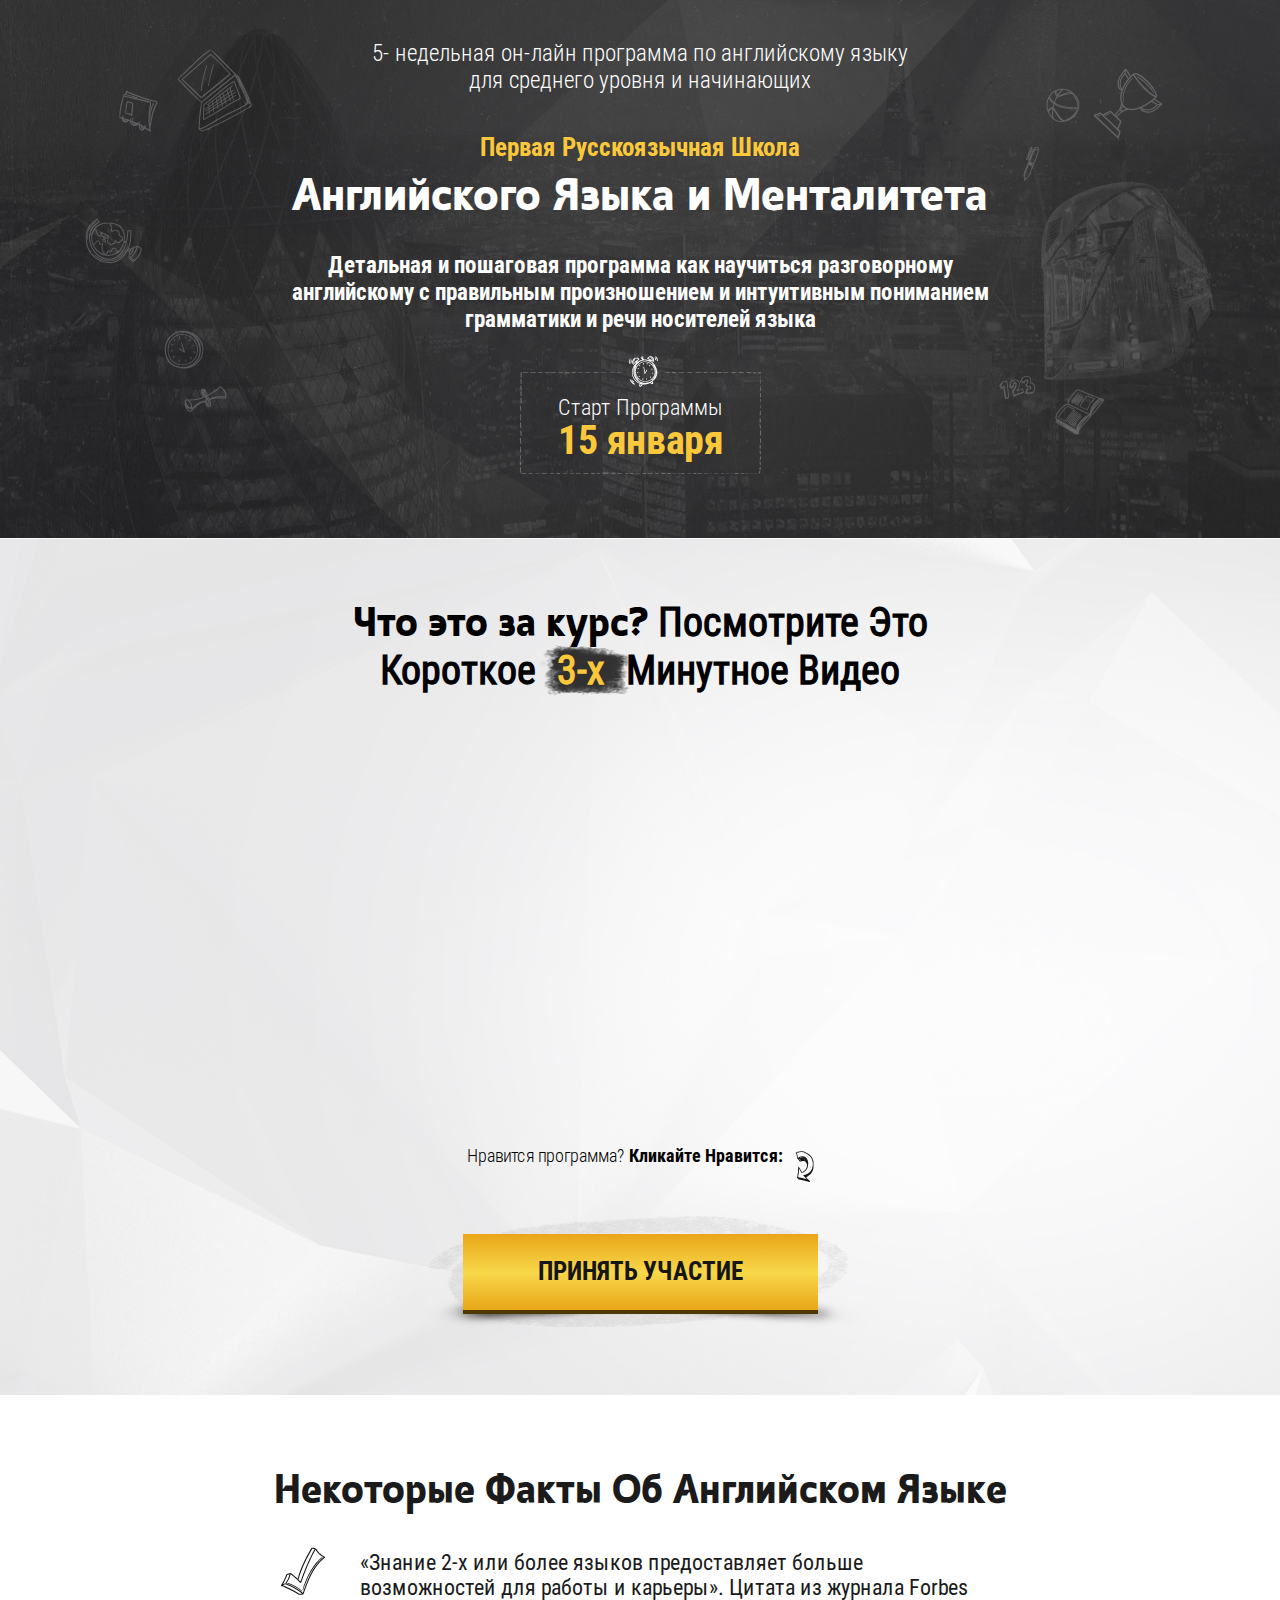
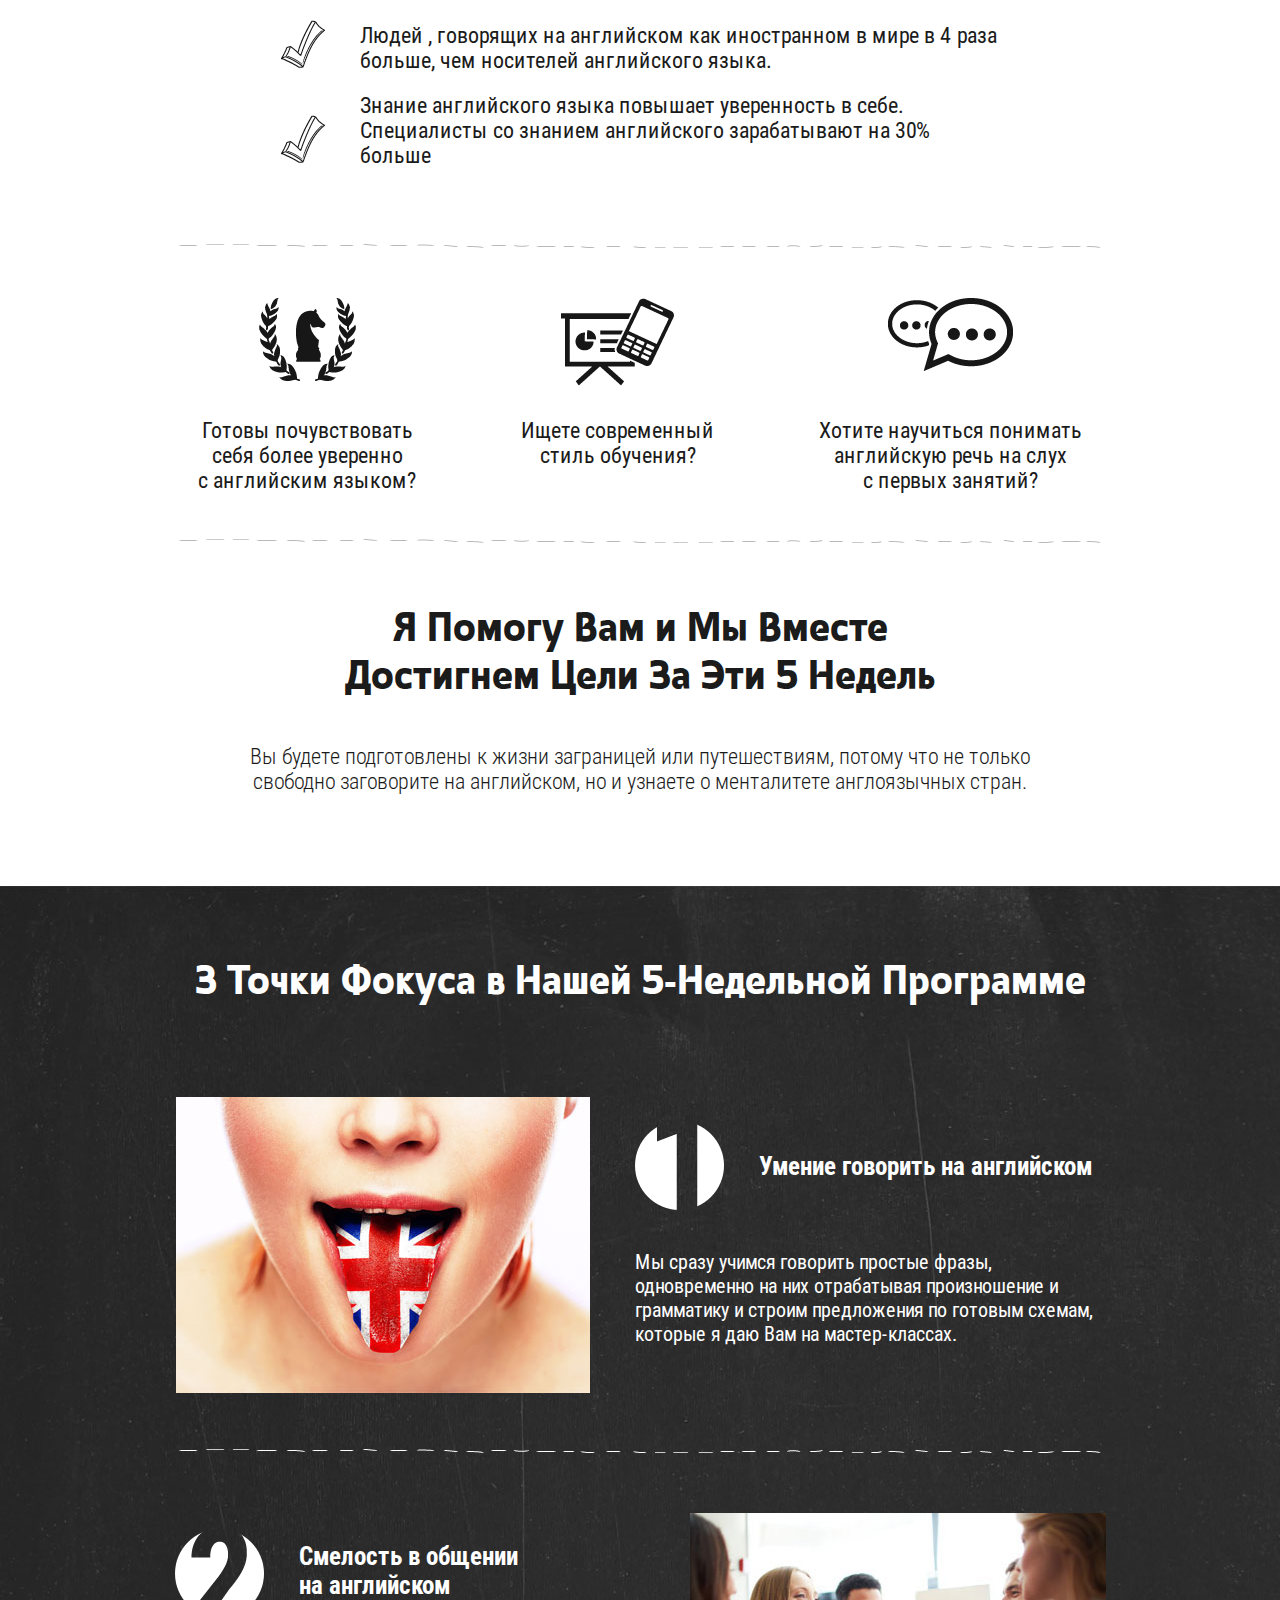
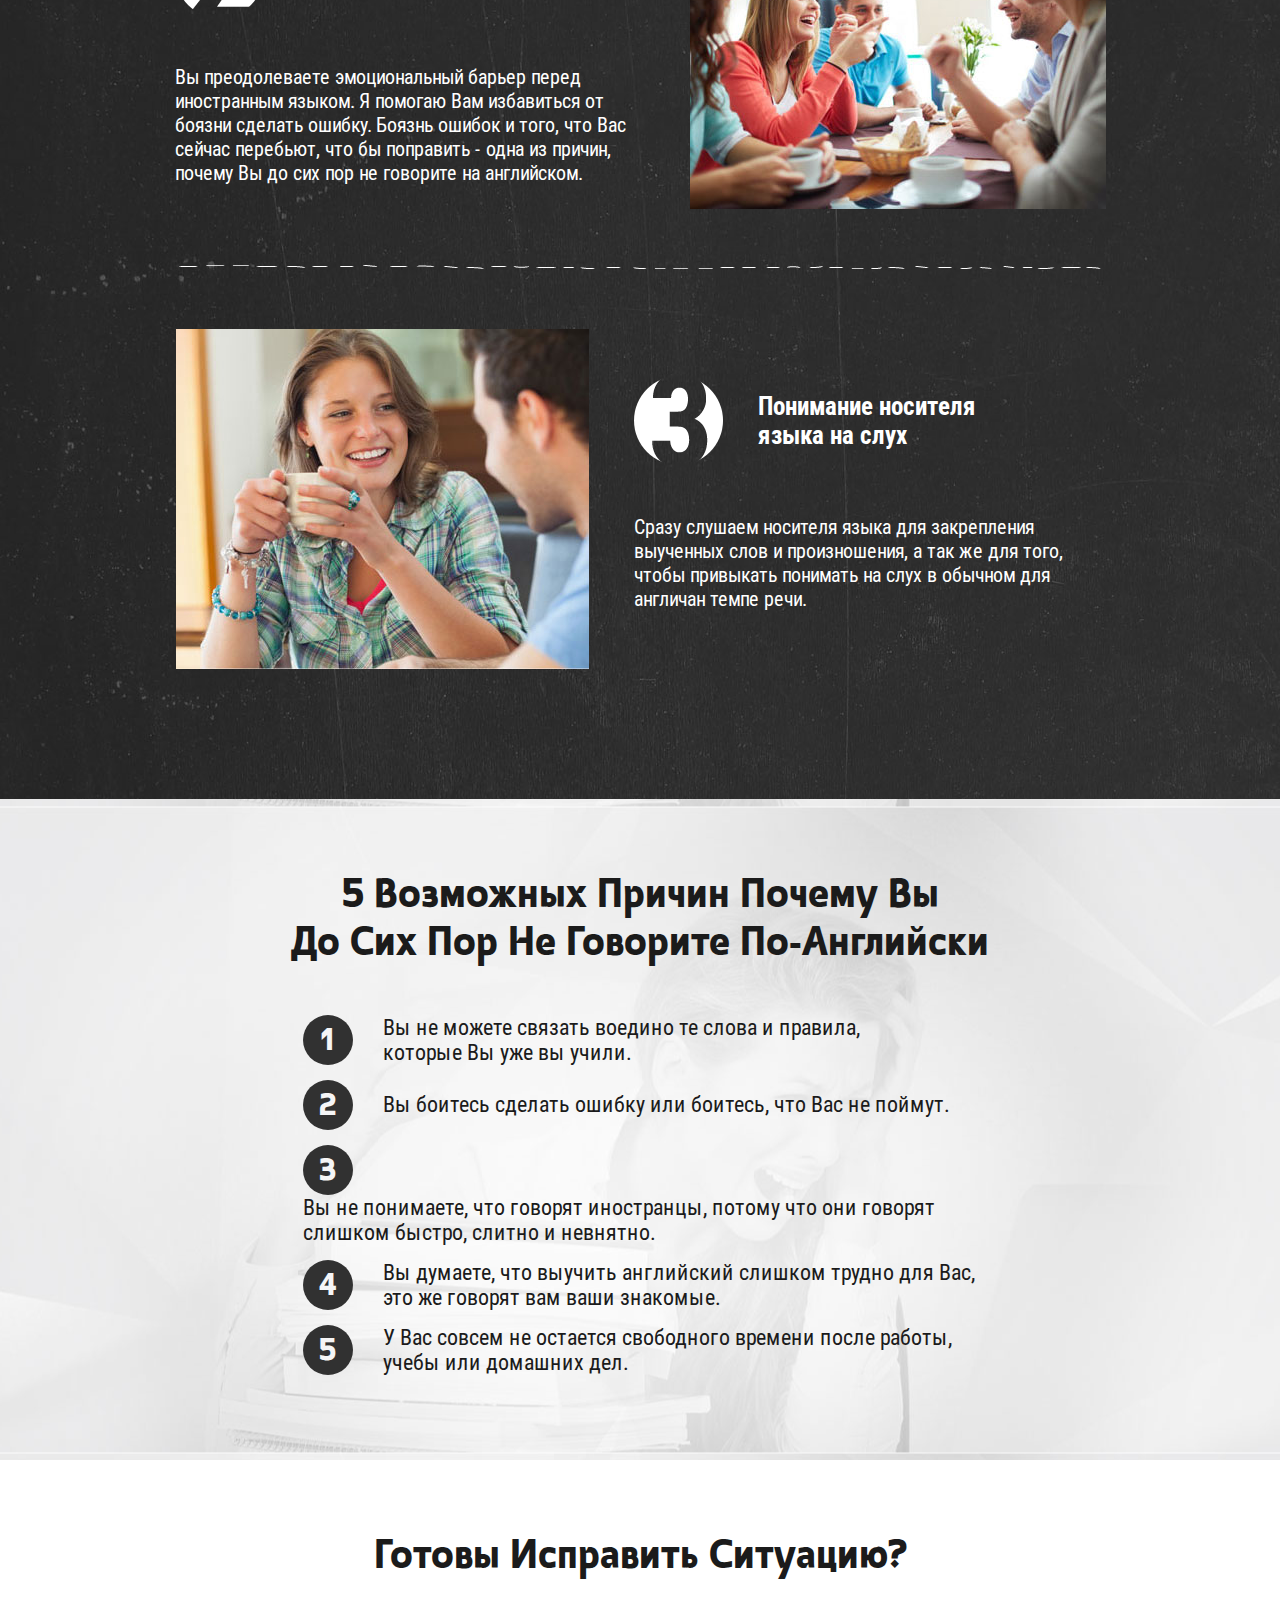
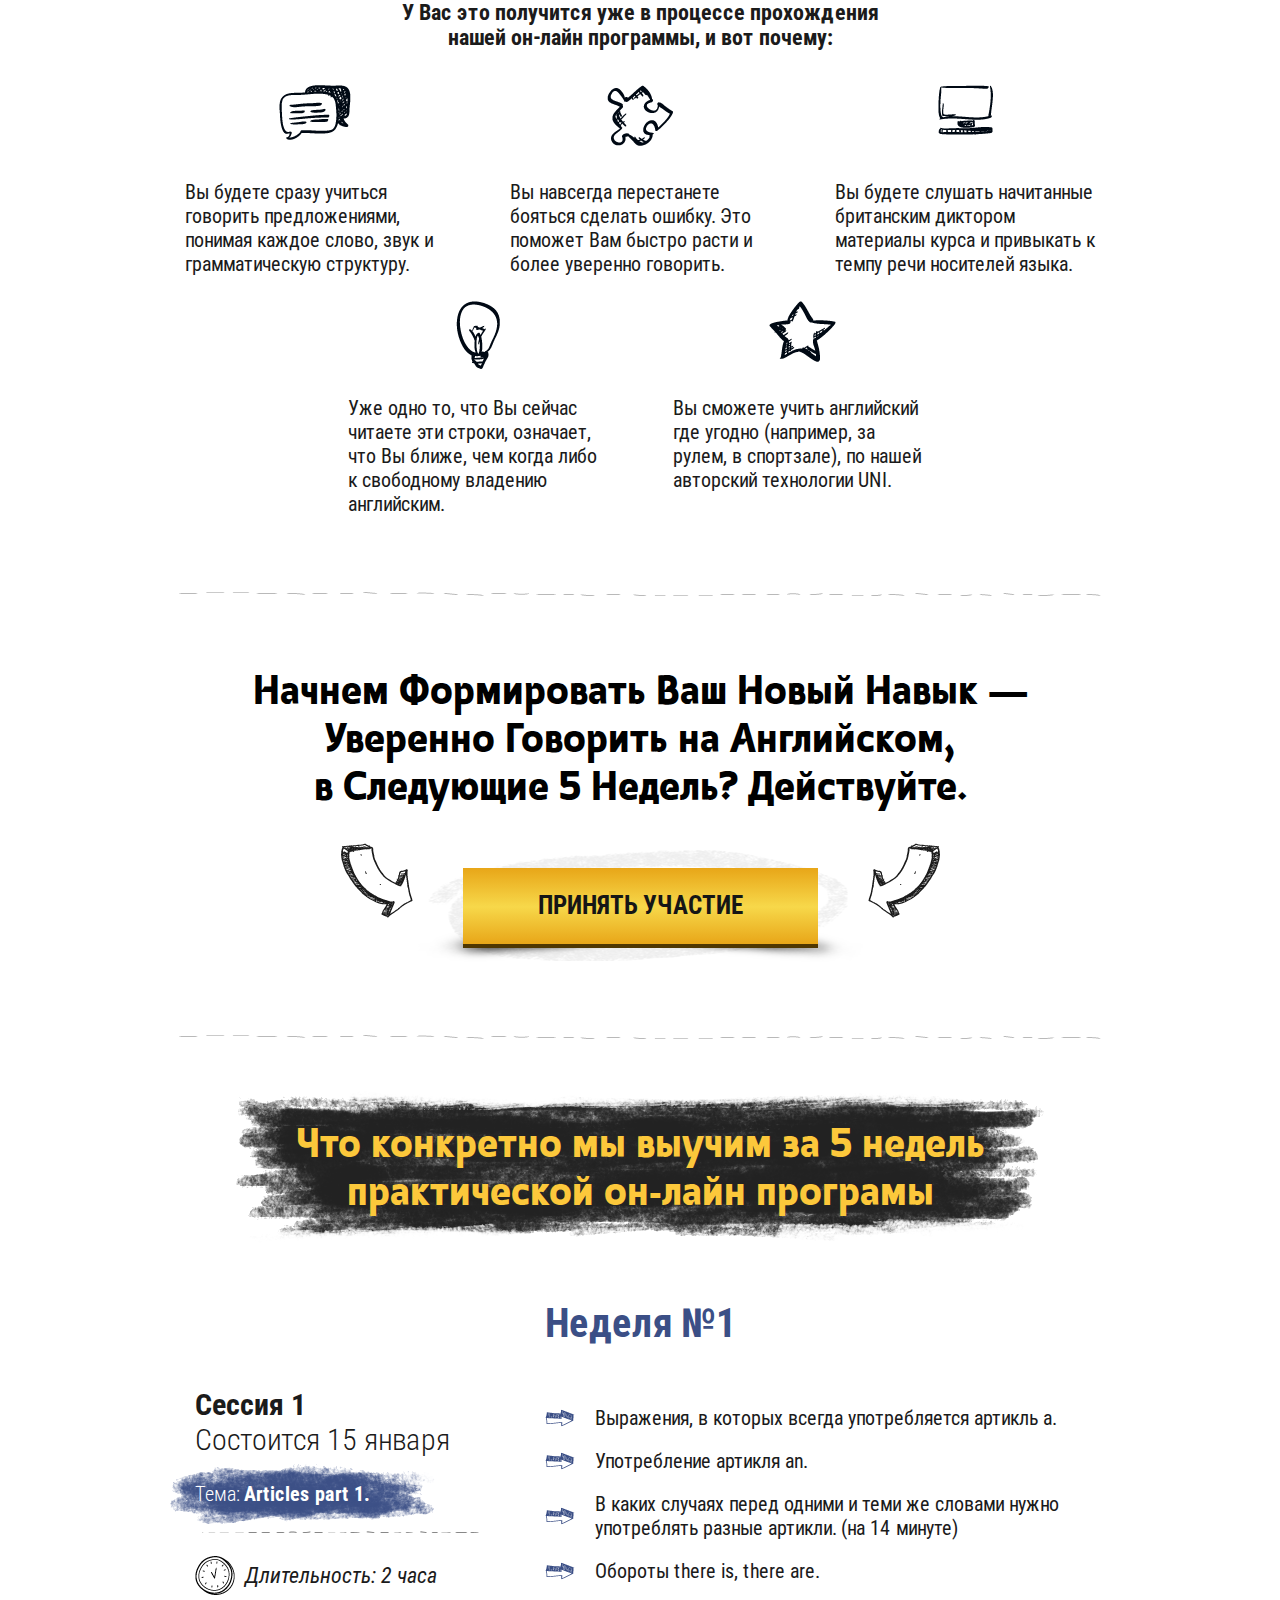
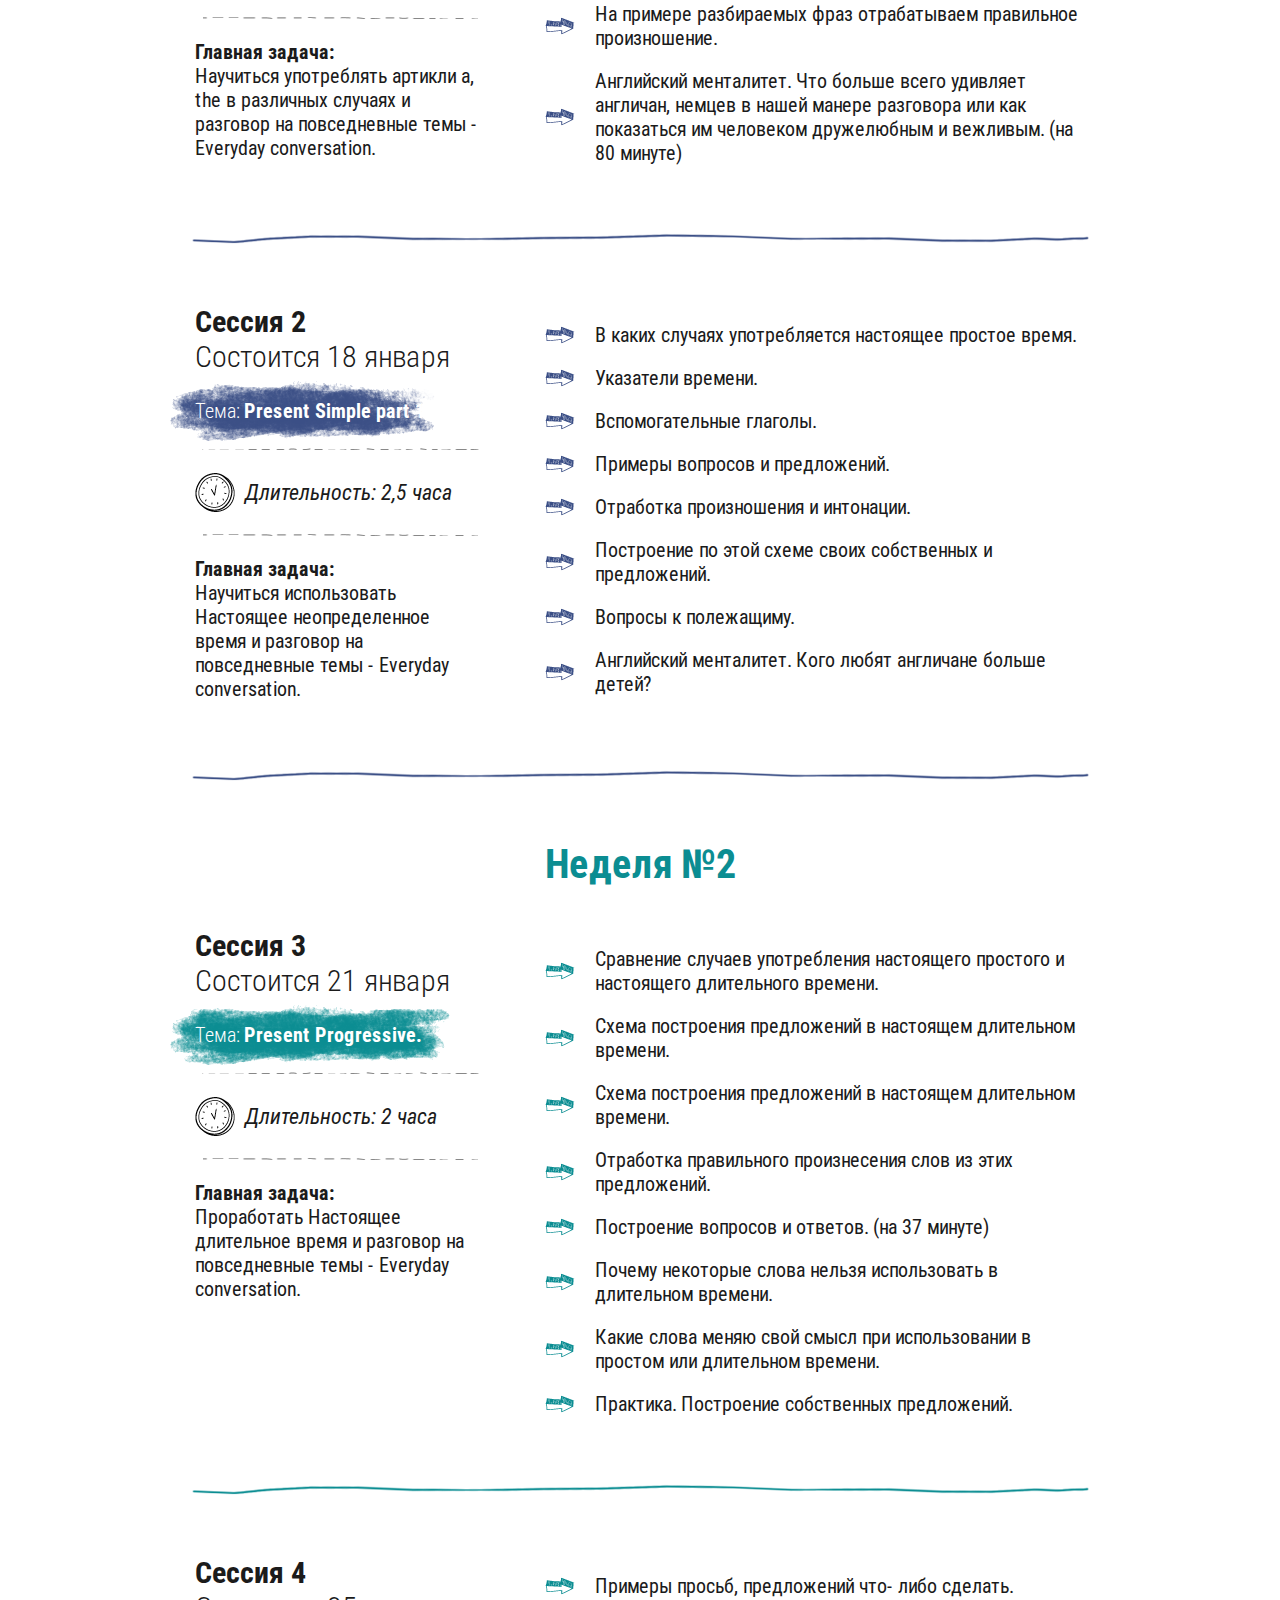
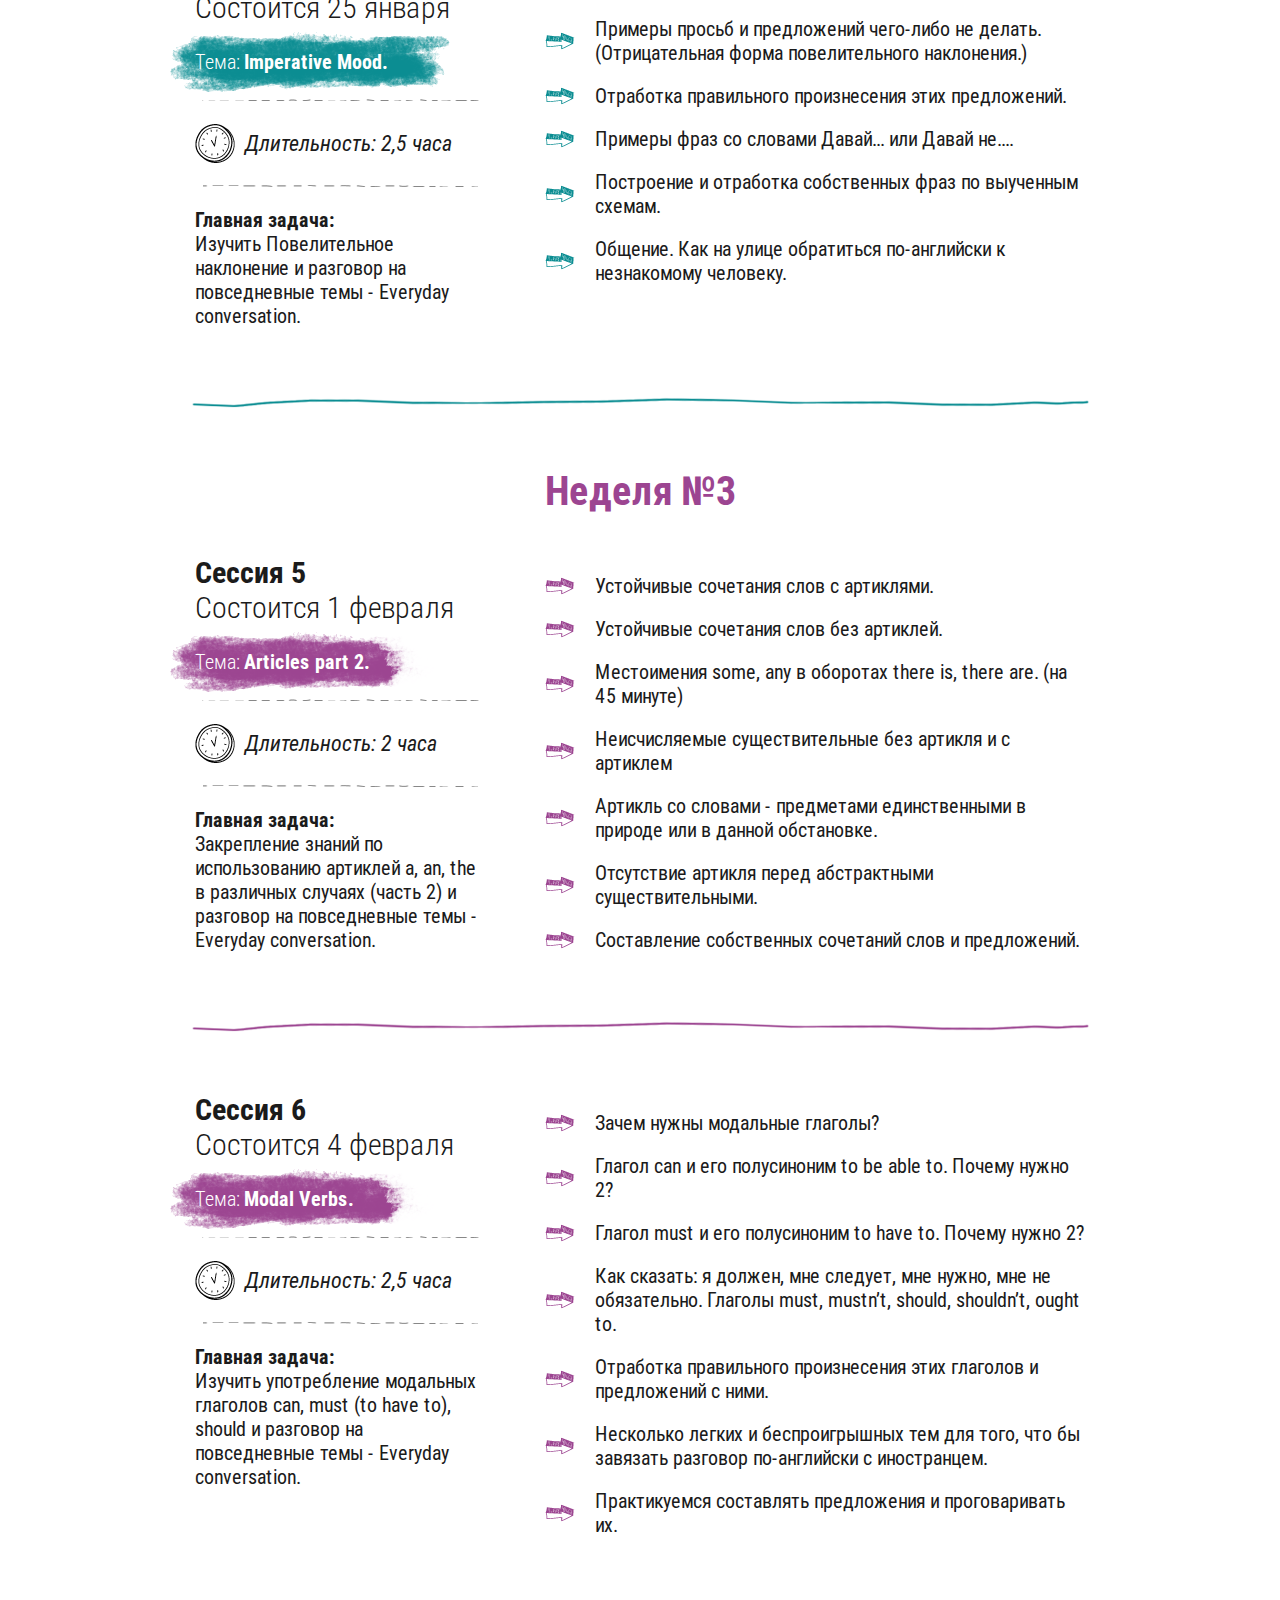
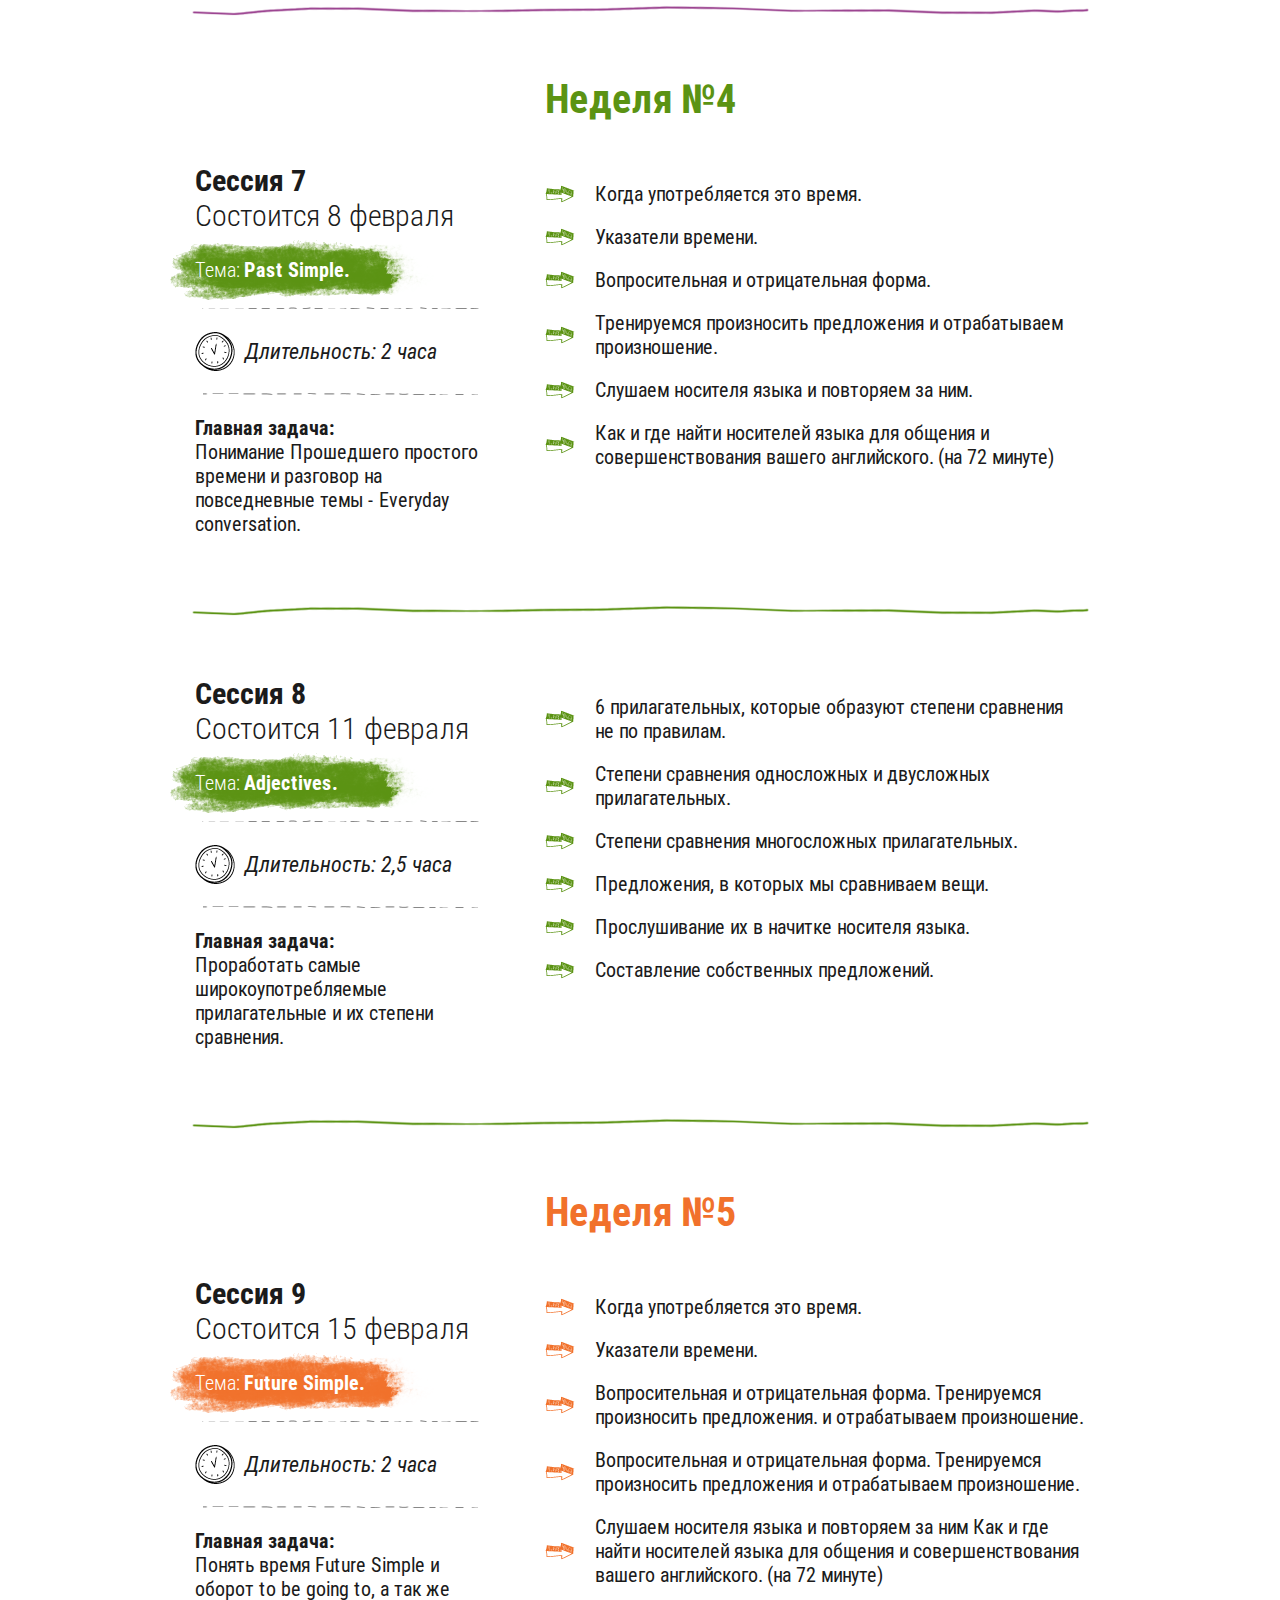
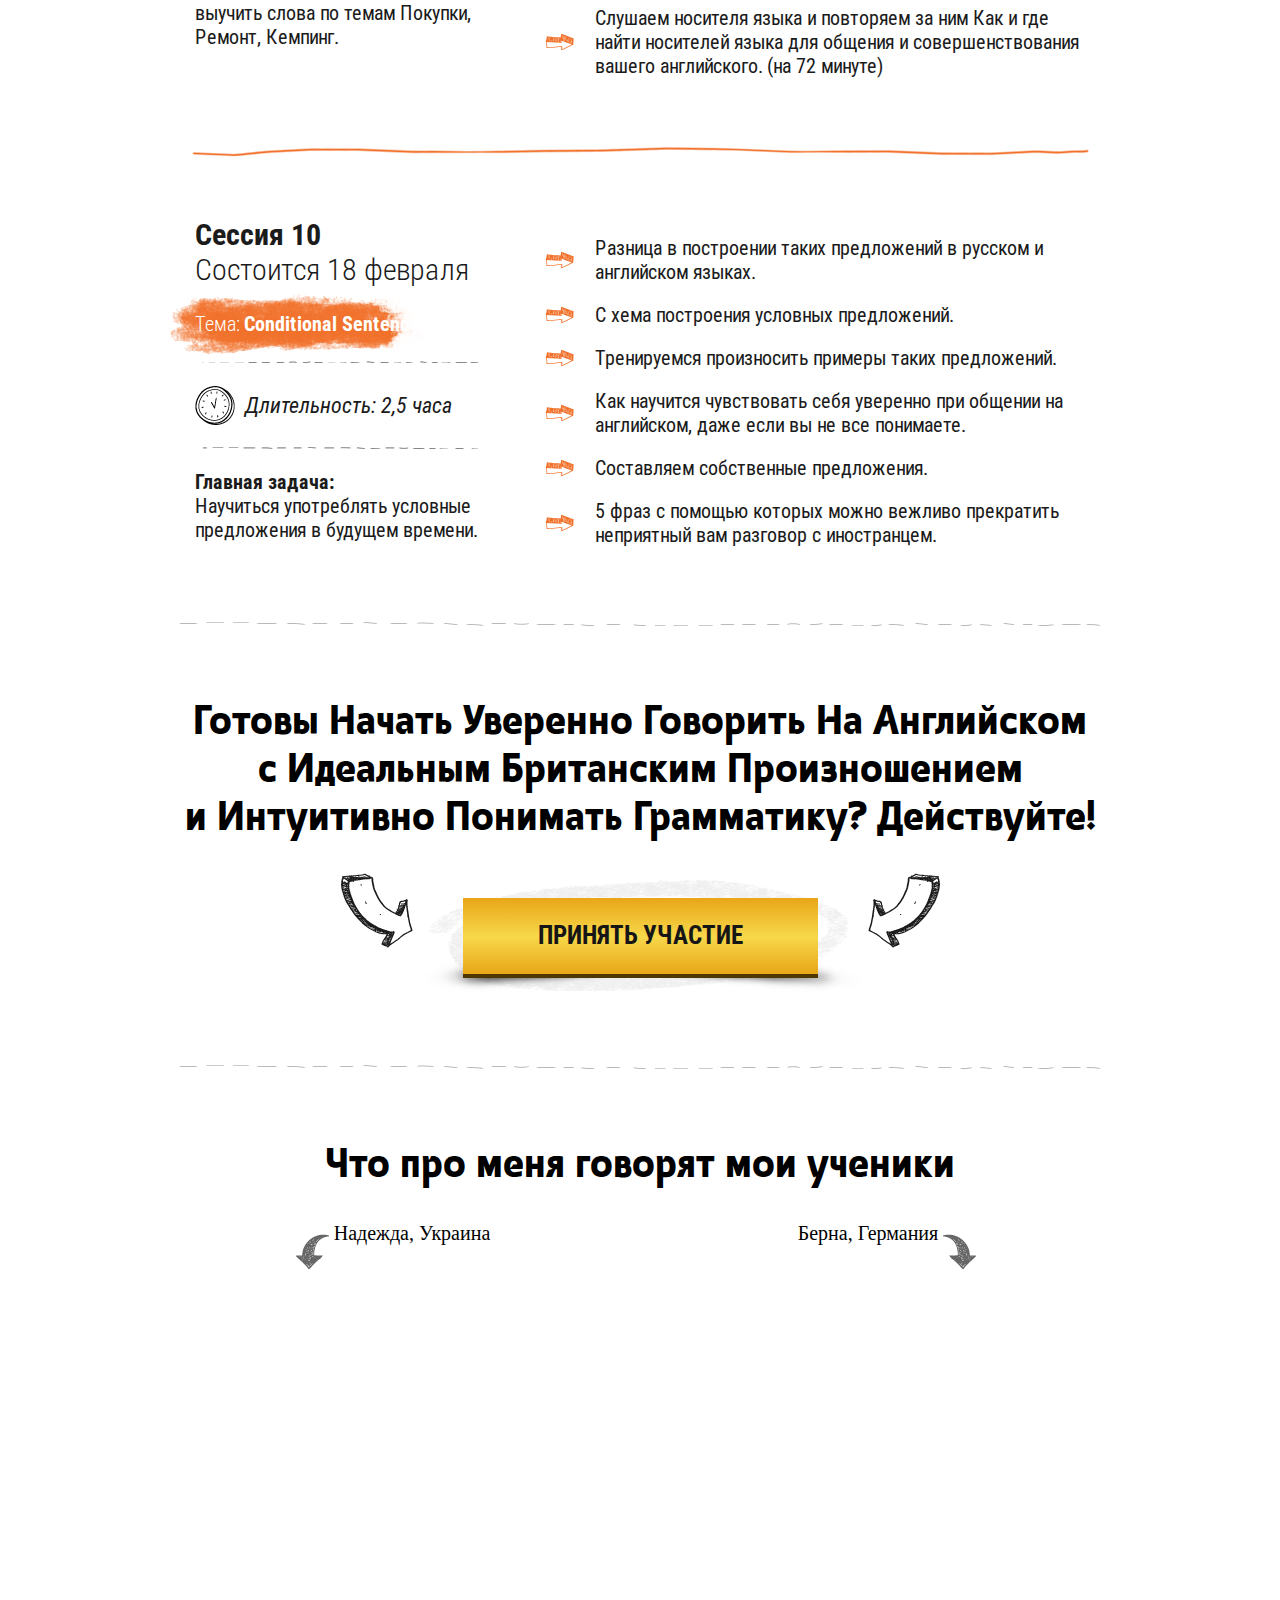
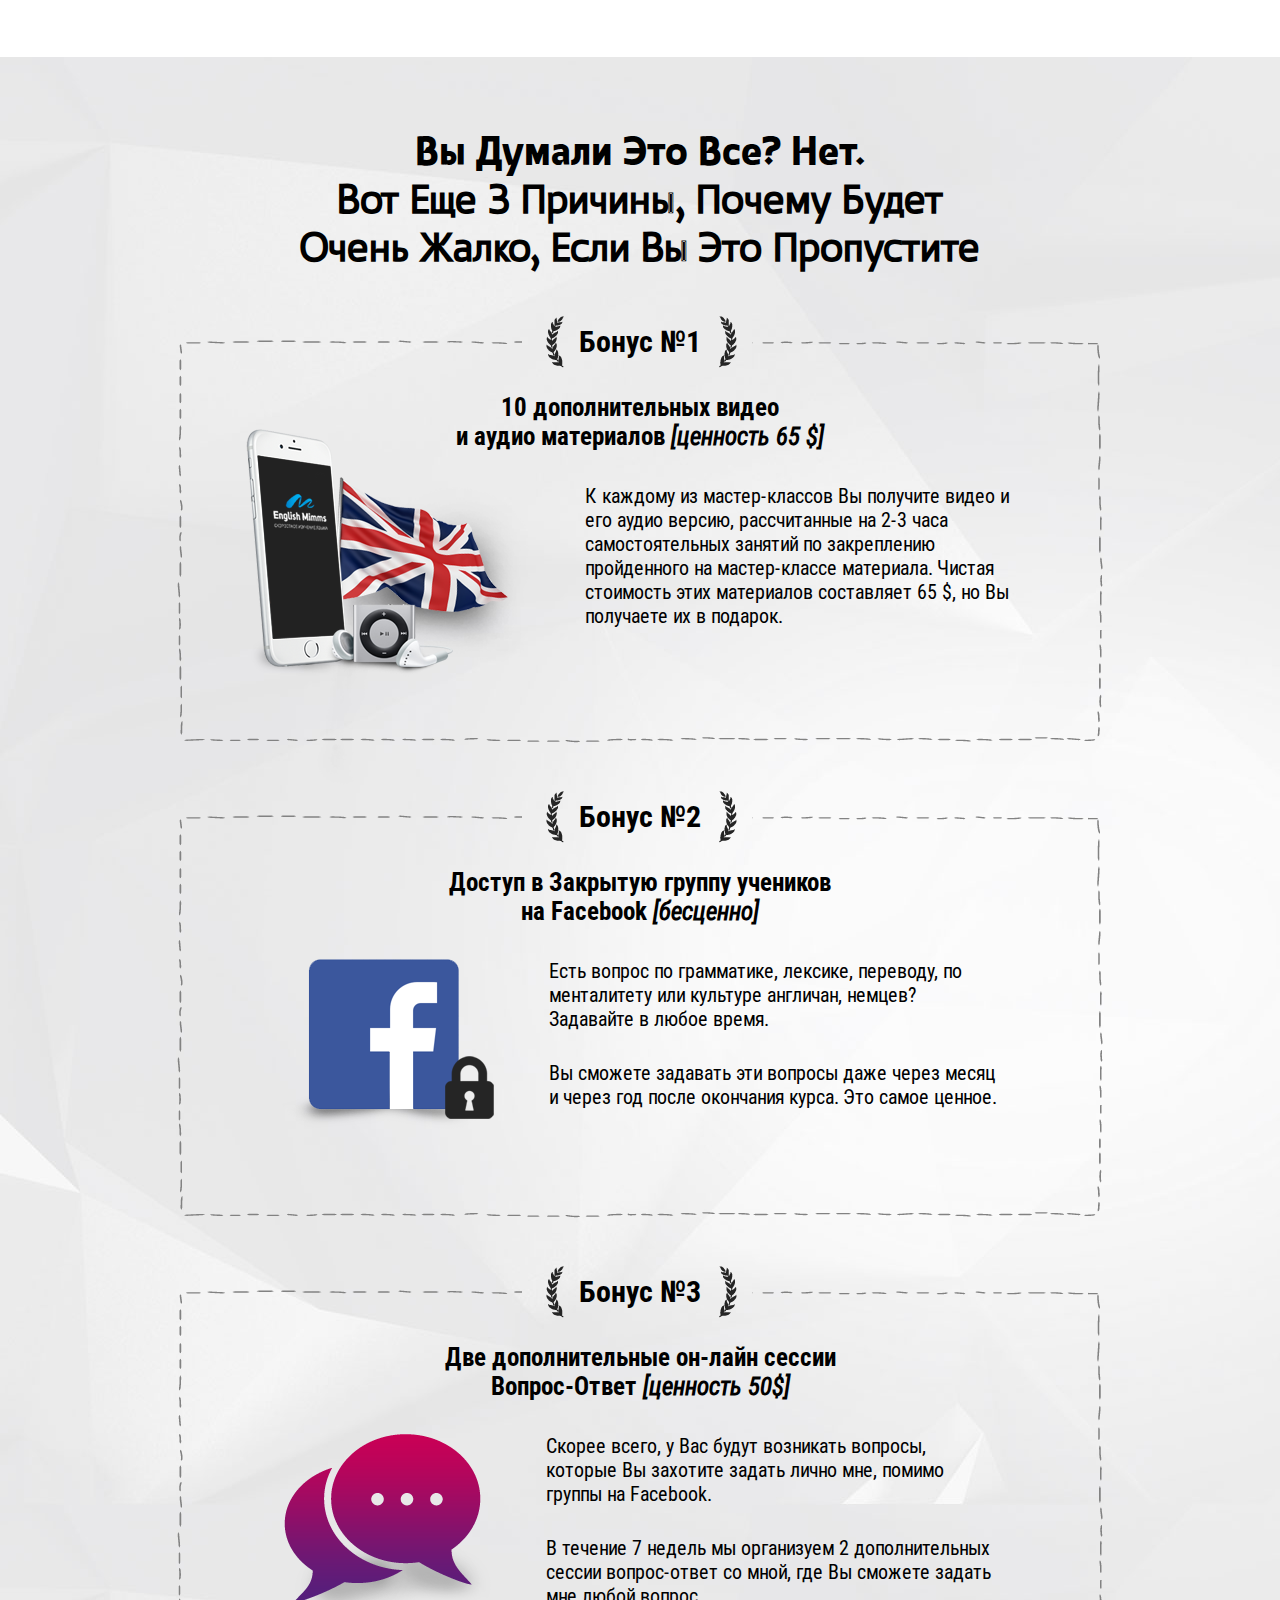
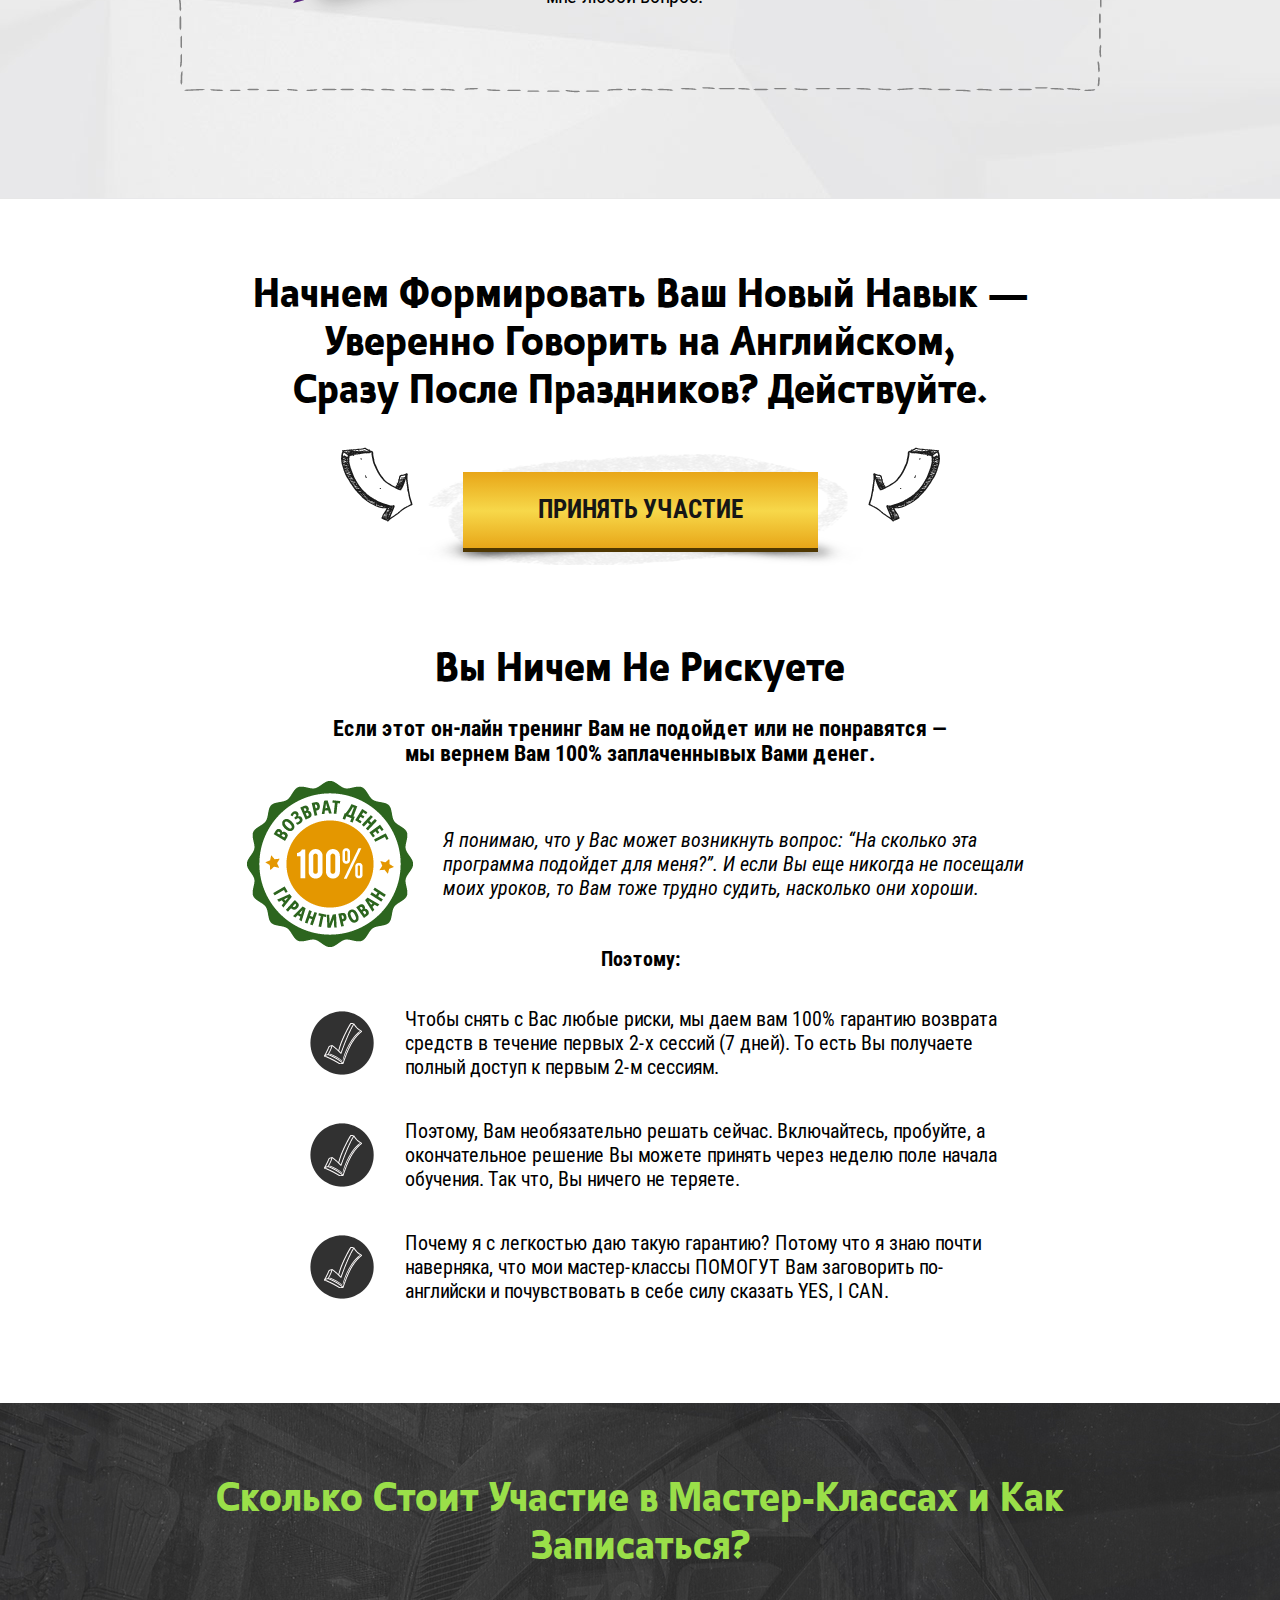
==== commit cd711612: "+" ====
--- a/index.html
+++ b/index.html
@@ -9,10 +9,13 @@
 	<link rel="shortcut icon" href="favicon.png" />
 
 	<meta http-equiv="X-UA-Compatible" content="IE=edge" />
+	<link rel="stylesheet" href="libs/fancybox/jquery.fancybox.css" media="screen" />
+	<link rel="stylesheet" href="libs/magnific/magnific-popup.css" />
 
 	<link rel="stylesheet" href="css/fonts.css" />
+	<!-- <link rel="stylesheet" href="css/reset.css" /> -->
 	<link rel="stylesheet" href="css/style.css" />
-
+	
 </head>
 <body>
 	<header>
@@ -25,6 +28,46 @@
 			<p>Старт Программы <br> <span>15 января</span></p>
 		</div>
 	</header>
+	
+	<section id="about-course-video">
+		<div class="container">
+			<h2>Что это за курс? <span>Посмотрите Это <br>Короткое <span class="min-3">3-х</span> Минутное Видео</span></h2>
+			<iframe width="700" height="400" src="https://www.youtube.com/embed/VfVPkFSApNQ" frameborder="0" allowfullscreen></iframe>
+			<p>Нравится программа? <strong>Кликайте Нравится:</strong></p>
+			<img src="img/arrow-down.png">
+			<div class="soc-box clearfix">
+				<div class="soc">
+					<!-- vk -->
+					<script type="text/javascript" src="http://vk.com/js/api/share.js?93" charset="windows-1251"></script>
+					<script type="text/javascript"><!--
+					document.write(VK.Share.button(false,{type: "button", text: "Мне нравиться"}));
+					--></script>
+					<!-- end -->
+				</div>
+				<div class="soc">
+					<!-- fc -->
+
+					<div id="fb-root"></div>
+					<script>(function(d, s, id) {
+					  var js, fjs = d.getElementsByTagName(s)[0];
+					  if (d.getElementById(id)) return;
+					  js = d.createElement(s); js.id = id;
+					  js.src = "//connect.facebook.net/ru_RU/sdk.js#xfbml=1&version=v2.5&appId=429900463855379";
+					  fjs.parentNode.insertBefore(js, fjs);
+					}(document, 'script', 'facebook-jssdk'));</script>
+
+					<div class="fb-like" data-href="http://englishmimms.com/webinarseries" data-layout="button_count" data-action="like" data-show-faces="true" data-share="false"></div>
+
+					<!-- end -->
+				</div>
+			</div>
+			<div class="btn-wrap">
+				<a href="#variant-participation" class="btn">ПРИНЯТЬ УЧАСТИЕ</a>
+			</div>
+			
+		</div>
+		
+	</section>
 
 	<section id="about-course">
 		<div class="container">
@@ -181,7 +224,7 @@
 			<div>
 				<img src="img/arrow-1.png">
 				<div class="btn-wrap">
-					<a href="" class="btn">ПРИНЯТЬ УЧАСТИЕ</a>
+					<a href="#variant-participation" class="btn">ПРИНЯТЬ УЧАСТИЕ</a>
 				</div>
 				<img src="img/arrow-2.png">
 			</div>
@@ -502,13 +545,274 @@
 			<div>
 				<img src="img/arrow-1.png">
 				<div class="btn-wrap">
-					<a href="" class="btn">ПРИНЯТЬ УЧАСТИЕ</a>
+					<a href="#variant-participation" class="btn">ПРИНЯТЬ УЧАСТИЕ</a>
 				</div>
 				<img src="img/arrow-2.png">
 			</div>
 		</section>
+
+		<section id="videocomments">
+			<h2>Что про меня говорят мои ученики</h2>
+			<div class="comment">
+				<img src="img/arrow-3.png">
+				<h5>Надежда, Украина</h5>
+				<iframe width="467" height="302" src="https://www.youtube.com/embed/VQBBhSsUBRM" frameborder="0" allowfullscreen></iframe>
+			</div>
+			<div class="comment">
+				<h5>Берна, Германия</h5>
+				<img src="img/arrow-4.png">
+				<iframe width="467" height="302" src="https://www.youtube.com/embed/a3IJLiXz1Hg" frameborder="0" allowfullscreen></iframe>
+			</div>
+		</section>
 	</div>
-	
+
+		<section id="three-reasons">
+			<div class="container">
+				<h2>Вы Думали Это Все? Нет.  <br><span>Вот Еще 3 Причины, Почему Будет <br>Очень Жалко, Если Вы Это Пропустите</span></h2>
+			<div class="reason-wrap">
+				<h3>Бонус №1</h3>
+				<h4>10 дополнительных видео <br>и аудио материалов <span>[ценность 65 $]</span> </h4>
+				<img src="img/res-img-1.png">
+				<p class="descr">К каждому из мастер-классов Вы получите видео 
+и его аудио версию, рассчитанные на 2-3 часа самостоятельных занятий по закреплению 
+пройденного на мастер-классе материала. Чистая 
+стоимость этих материалов составляет 65 $, но 
+Вы получаете их в подарок.</p>
+			</div>
+			<div class="reason-wrap">
+				<h3>Бонус №2</h3>
+				<h4>Доступ в Закрытую группу учеников <br> на Facebook <span>[бесценно]</span></h4>
+				<img src="img/res-img-2.png">
+				<div class="descr">
+					<p>Есть вопрос по грамматике, лексике, переводу, 
+по менталитету или культуре англичан, немцев? 
+Задавайте в любое время.</p>
+					<p>Вы сможете задавать эти вопросы даже через месяц 
+и через год после окончания курса. Это самое ценное.</p>
+				</div>
+				
+			</div>
+			<div class="reason-wrap">
+				<h3>Бонус №3</h3>
+				<h4>Две дополнительные он-лайн сессии<br> Вопрос-Ответ <span>[ценность 50$]</span></h4>
+				<img src="img/res-img-3.png">
+				<div class="descr">
+					<p class="descr">Скорее всего, у Вас будут возникать вопросы, которые Вы захотите задать лично мне, помимо группы 
+на Facebook. </p>
+					<p class="descr">В течение 7 недель мы организуем 2  дополнительных сессии вопрос-ответ со мной, где Вы сможете задать мне любой вопрос.</p>
+				</div>
+				
+			</div>
+			</div>
+			
+		</section>
+
+		<div class="container">
+			<section id="skill-form-2">
+				<h2>Начнем Формировать Ваш Новый Навык —<br>Уверенно Говорить на Английском,<br>Сразу После Праздников? Действуйте.</h2>
+				<div>
+					<img src="img/arrow-1.png">
+					<div class="btn-wrap">
+						<a href="#variant-participation" class="btn">ПРИНЯТЬ УЧАСТИЕ</a>
+					</div>
+					<img src="img/arrow-2.png">
+				</div>
+			</section>
+
+			<section id="guarantee">
+				<h2>Вы Ничем Не Рискуете</h2>
+				<h3>Если этот он-лайн тренинг Вам не подойдет или не понравятся —<br>
+мы вернем Вам 100% заплаченнывых Вами денег.</h3>
+				<div class="descr">
+					<img src="img/guarantee.png">
+					<p>Я понимаю, что у Вас может возникнуть вопрос: “На сколько эта 
+программа подойдет для меня?”. И если Вы еще никогда не посещали
+моих уроков, то Вам тоже трудно судить, насколько они хороши.</p>
+				</div>
+				<h4>Поэтому:</h4>
+				<ul>
+					<li>Чтобы снять с Вас любые риски, мы даем вам 100% гарантию 
+возврата средств в течение первых 2-х сессий (7 дней). 
+То есть Вы получаете полный доступ к первым 2-м сессиям.</li>
+					<li>Поэтому, Вам необязательно решать сейчас. Включайтесь, пробуйте,
+а окончательное решение Вы можете принять через неделю поле
+начала обучения. Так что, Вы ничего не теряете.</li>
+					<li>Почему я с легкостью даю такую гарантию? Потому что я знаю 
+почти наверняка, что мои мастер-классы ПОМОГУТ Вам заговорить
+по-английски и почувствовать в себе силу сказать YES, I CAN.</li>
+				</ul>
+			</section>
+		</div>
+		
+		<section id="price">
+			<div class="container">
+				<h2>Сколько Стоит Участие в Мастер-Классах и Как Записаться?</h2>
+				<p class="descr">С одной стороны, наверное, у Вас сложилось впечатление, <br>
+что с такой интенсивной программой, поддержкой носителя языка <br>
+и всеми бонусами, это должно быть ну очень дорого.</p>
+			<div class="detal">
+				<div class="wrap">
+					<img src="img/price-icon-1.png">
+					<p>На самом деле, честно говоря, все это для меня лично стоило огромного количества труда, времени и денег.</p>
+				</div>
+				<div class="wrap">
+					<img src="img/price-icon-2.png">
+					<p>Но Вам не нужно делать огромные затраты, что бы 
+получить этот концентрат знаний и методик, потому что сейчас мне с моим опытом достаточно легко передать Вам все это.</p>
+				</div>				
+			</div>
+			<p class="adv">Вам это не будет стоить даже 15% той суммы, которую затратила я. <br>
+Вы можете приобрести качественные знания английского намного, <br>
+я имею в виду НАМНОГО дешевле.</p>
+			</div>			
+		</section>
+
+		<section id="variant-participation">
+			<div class="container">
+				<h2>Выберите ваш вариант участия:</h2>
+				<div class="variant-wrap">
+					<h3>VIP</h3>
+					<ul>						
+						<li>Полный Доступ ко всем 
+						5 неделям тренинга</li>
+						<li>Доступ к записям в кабинете</li>
+						<li>Полный Доступ ко всему бонусному пакету [Ценность 115$]</li>
+						<li>Доступ к 2-ум дополнительным Вопрос-Ответ сессиям со мной</li>
+						<li>Доступ в закрытую группу 
+						поддержки в Facebook на 
+						следующие 365 дней</li>
+						<li>Видео и аудио курс для 
+						самостоятельного пополнения запаса слов и предложений: </li>
+						<li>1350 распространенных 
+						английских фраз</li>
+						<li>Более 2500 необходимых 
+						английских слов</li>
+						<li>10 видео и аудио уроков 
+						в форматах видео и mp-3</li>
+					</ul>
+					<div class="price"><p>Обычная стоимость:</p> <span>165$</span>	</div>
+					<div class="sale"><p>Стоимость со скидкой:</p> <span>95$</span>	</div>
+					<div class="btn-wrap">
+						<a href="http://englishmimms.com/vip/mini/pay/step_0.html" class="btn" target="_blank">ПРИНЯТЬ УЧАСТИЕ</a>
+					</div>
+				</div>
+				<div class="variant-wrap">
+					<h3>Standart</h3>
+					<ul>				
+						<li>Полный Доступ ко всем 
+						5 неделям тренинга</li>
+						<li>Доступ к записям в кабинете</li>
+						<li>Полный Доступ ко всему бонусному пакету [Ценность 115$]</li>
+						<li>Доступ к 2-ум дополнительным Вопрос-Ответ сессиям со мной</li>
+						<li>Доступ в закрытую группу 
+						поддержки в Facebook на 
+						следующие 365 дней	</li>
+					</ul>
+					<div class="price"><p>Обычная стоимость:</p> <span>95$</span>	</div>
+					<div class="sale"><p>Стоимость со скидкой:</p> <span>75$</span>	</div>
+					<div class="btn-wrap">
+						<a href="http://englishmimms.com/training/standart/pay/step_0.html" class="btn" target="_blank">ПРИНЯТЬ УЧАСТИЕ</a>
+					</div>
+				</div>
+				<div class="variant-wrap">
+					<h3>Mini</h3>
+					<ul>					
+						<li>Видео и аудио курс для 
+						самостоятельного пополнения запаса слов и предложений:</li>
+						<li>1350 распространенных 
+						английских фраз</li>
+						<li>Более 2500 необходимых 
+						английских слов</li>
+						<li>10 видео и аудио уроков 
+						в форматах видео и mp-3	</li>
+					</ul>
+					<div class="price"><p>Обычная стоимость:</p> <span>85$</span>	</div>
+					<div class="sale"><p>Стоимость со скидкой:</p> <span>55$</span>	</div>
+					<div class="btn-wrap">
+						<a href="http://englishmimms.com/training/mini/pay/step_0.html" class="btn" target="_blank">ПРИНЯТЬ УЧАСТИЕ</a>
+					</div>
+				</div>
+			</div>
+		</section>
+
+		<section id="pupil-say">
+			<div class="container">
+				<h2>Что говорят наши ученики</h2>
+				<img src="img/pupil-say.png">
+			</div>
+			
+		</section>
+
+		<section id="examples-projects">
+			<div class="container">
+				<h2>Примеры наших проектов по технологии UNI</h2>
+				<div class="example">
+					<img src="img/arrow-3.png">
+					<h5>Business English для немецкоязычных учеников</h5>
+					<iframe width="450" height="302" src="https://www.youtube.com/embed/VQBBhSsUBRM" frameborder="0" allowfullscreen></iframe>
+				</div>
+				<div class="example">
+					<h5>Business English для русскоязычных учеников</h5>
+					<img src="img/arrow-4.png">
+					<iframe width="467" height="302" src="https://www.youtube.com/embed/a3IJLiXz1Hg" frameborder="0" allowfullscreen></iframe>
+				</div>
+				<section id="ready">
+					<h2>Начнем Формировать Ваш Новый Навык —<br>Уверенно Говорить на Английском,<br>в Следующие 5 Недель? Действуйте.</h2>
+					<div>
+						<img src="img/arrow-1.png">
+						<div class="btn-wrap">
+							<a href="#variant-participation" class="btn">ПРИНЯТЬ УЧАСТИЕ</a>
+						</div>
+						<img src="img/arrow-2.png">
+					</div>
+				</section>
+					
+				</section>
+			</div>
+		</section>
+
+		<section id="feedback">
+			<div class="container">
+				<h2>Есть любые вопросы?</h2>
+				<p class="instruct">Позвоните нам или заполните форму заявки и отправьте ее нам. <br>Мы свяжемся с Вами в течение 1 часа в рабочее время.</p>
+					<form accept-charset="utf-8" id="form" method="post" action='contacts.php'>
+						<input id="name" class="wf-input name" type="text" name="name" placeholder="Введите Ваше Имя" required>
+						<input id="email" class="wf-input wf-req wf-valid__email email" type="email" name="email" required placeholder="Введите Ваш e-mail">						
+						<input id="phone" type="text" name="phone" class="NumGroup phone" placeholder="Ваш Телефон (+7 123 456-78-90)" required>
+                        <textarea placeholder="Ваше сообщение" name="question" required></textarea>
+						<div class="btn_or_bg">
+							<div class="btn-wrap">
+								<button  type="submit" class="wf-button btn subm1" name="submit" value="Записаться">Записаться</button>
+							</div>
+						</div>
+					</form>
+					<div class="contacts">
+						<p>Наш телефон: <strong>+ 38 (098) 716-70-73</strong></p>
+						<p>Email: <strong>englishmimmscom@gmail.com</strong></p>
+						<p>Skype: <strong>lingva2</strong></p>
+					</div>
+			</div>
+		</section>
+	<footer class="page-row">
+		<div class="footer">
+			<div class="container">
+				<a href="/" class="logo"></a>
+				<div class="text">
+					<p>Все права защищены © 2015 Татьяна Миммс.</p>
+					<p>
+						По всем вопросам: info@englishmimms.com, +38 098 716 70 73 (Украина)
+					</p>
+				</div>
+				<ul>
+					<li><a href="text-politik.html" class="fancybox-text iframe" data-fancybox-type="iframe" data-title-id="title-1">Политика конфиденциальности</a></li>
+					<li><a href="text-otkaz.html" class="fancybox-text iframe" data-fancybox-type="iframe" data-title-id="title-2">Отказ от ответственности</a></li>
+					<li><a href="text-soglas.html" class="fancybox-text iframe" data-fancybox-type="iframe" data-title-id="title-3">Согласие с рассылкой</a></li>
+					<li><a href="#pop-4" class="fancybox-text" data-title-id="title-4">Гарантия возврата</a></li>
+				</ul>
+				<a href="#" class="btn-but">Партнерская программа</a>
+			</div>
+		</div>
+	</footer>
 
 	<!--[if lt IE 9]>
 	<script src="libs/html5shiv/es5-shim.min.js"></script>
@@ -517,10 +821,53 @@
 	<![endif]-->
 	
 	<script src="libs/jquery/jquery-1.11.2.min.js"></script>
-	
+	<script src="libs/fancybox/min.jquery.fancybox.js"></script>
+	<script src="libs/magnific/jquery.magnific-popup.min.js"></script>
 	<script src="js/common.js"></script>
 
-
+	<!-- Название всплывающих окон -->
+		<div class="hidden">
+			<div id="request">
+				<h3>Спасибо</h3>
+				<p>Ваше сообщение успешно отправлено. <br>Наша служба поддержки свяжется с Вами в ближайщее время.</p>
+				<button class="btn close">ОК</button>
+			</div>
+		</div>
+		<div id="title-1" class="hidden">
+	    	<div class="title">Политика конфиденциальности</div>
+	        <a href="javascript:void(0)" onclick="$.fancybox.close(); return false;" class="title-btn"><i></i></a>
+	    </div>
+	    <div id="title-2" class="hidden">
+	    	<div class="title">Отказ от ответственности</div>
+	        <a href="javascript:void(0)" onclick="$.fancybox.close(); return false;" class="title-btn"><i></i></a>
+	    </div>
+	    <div id="title-3" class="hidden">
+	    	<div class="title">Согласие с рассылкой</div>
+	        <a href="javascript:void(0)" onclick="$.fancybox.close(); return false;" class="title-btn"><i></i></a>
+	    </div>
+	    <div id="title-4" class="hidden">
+	    	<div class="title">Гарантия возврата</div>
+	        <a href="javascript:void(0)" onclick="$.fancybox.close(); return false;" class="title-btn"><i></i></a>
+	    </div>
+
+
+	<div id="pop-4" class="modal" style="display:none;">
+			<div class="modal_content modal_text">
+				<div class="box">
+					<div class="text">
+						<p>
+							English Mimms гарантирует 100% возврат денег за приобретенный цифровой продукт и/или услугу по первому требованию клиента. Гарантийный период определяется для каждых товаров или услуг индивидуально, и составляет 8 дней или более с момента оплаты для онлайн тренингов.
+						</p>
+						<p>
+							Чтобы запросить возврат средств за определенный тренинг/продукт или услугу, напишите на email нашей тех. поддержки: info@englishmimms.com Все заявки рассматриваются в течение 24 часов, а платеж осуществляется в конце текущего месяца.
+						</p>
+						<p>
+							Возврат денежных средств осуществляется с помощью перевода необходимой суммы на карту VISA / MASTERCARD или на один из электронных кошельков (WebMoney, Яндекс.Деньги), в рублях или гривнах. Длительность транзакции – от 1 до 3-х банковских дней.
+						</p>
+					</div>
+				</div>
+			</div>
+		</div>
 	
 </body>
 </html>--- a/css/style.css
+++ b/css/style.css
@@ -23,7 +23,9 @@
 
 .btn {
   width: 355px;
-  height: 75px;
+  height: 76px;
+  cursor: pointer;
+  border: none;
   background-image: -moz-linear-gradient(bottom, #E8A618 0%, #F7D84A 49%, #E8A618 100%);
   background-image: -o-linear-gradient(bottom, #E8A618 0%, #F7D84A 49%, #E8A618 100%);
   background-image: -webkit-linear-gradient(bottom, #E8A618 0%, #F7D84A 49%, #E8A618 100%);
@@ -38,6 +40,13 @@
   font-size: 25px;
   font-family: "RobotoCondensed-Bold";
   line-height: 75px;
+}
+
+.btn:hover {
+  background-color: #e70337;
+  background-image: linear-gradient(to top, #fab51f 0%, #fee261 49%, #fab51f 100%);
+  box-shadow: #513800 0px 4px 0px;
+  opacity: 0.99;
 }
 
 h2 {
@@ -288,14 +297,24 @@
 }
 
 #skill-form,
-#get-start {
+#get-start,
+#skill-form-2,
+#ready {
   background: url("../img/dotted-line.png") no-repeat center bottom;
 }
 
 #skill-form img,
-#get-start img {
+#get-start img,
+#skill-form-2 img,
+#ready img {
   display: inline-block;
   vertical-align: top;
+}
+
+#skill-form-2,
+#ready {
+  background: none;
+  padding-bottom: 0;
 }
 
 #sessions {
@@ -490,3 +509,563 @@
   background: url("../img/dotted-line.png") no-repeat center bottom;
   margin: 0;
 }
+
+#videocomments .comment,
+#videocomments .example,
+#examples-projects .comment,
+#examples-projects .example {
+  display: inline-block;
+  margin: 0 11px;
+}
+
+#videocomments .comment img,
+#videocomments .example img,
+#examples-projects .comment img,
+#examples-projects .example img {
+  display: inline-block;
+  margin-bottom: -30px;
+}
+
+#videocomments .comment h5,
+#videocomments .example h5,
+#examples-projects .comment h5,
+#examples-projects .example h5 {
+  display: inline-block;
+  margin: 0;
+  font-family: 'Bad Script';
+  font-weight: 100;
+  font-size: 20px;
+}
+
+#videocomments .comment iframe,
+#videocomments .example iframe,
+#examples-projects .comment iframe,
+#examples-projects .example iframe {
+  display: block;
+  margin-top: 40px;
+}
+
+#three-reasons {
+  background: url("../img/three-reason-bg.jpg");
+}
+
+#three-reasons h2 span {
+  font-family: "ATRIA";
+}
+
+#three-reasons .reason-wrap {
+  background: url("../img/reason-wrap-bg.png") no-repeat center;
+  width: 930px;
+  height: 450px;
+  margin: 0 auto;
+  box-sizing: border-box;
+  padding: 20px;
+  margin-bottom: 25px;
+}
+
+#three-reasons .reason-wrap:nth-child(2) img {
+  margin-top: -55px;
+}
+
+#three-reasons .reason-wrap h3 {
+  margin: 0;
+  font-size: 30px;
+  font-family: "RobotoCondensed-Bold";
+}
+
+#three-reasons .reason-wrap h4 {
+  font-family: "RobotoCondensed-Bold";
+  font-size: 25px;
+}
+
+#three-reasons .reason-wrap h4 span {
+  font-family: "RobotoCondensed-Italic";
+}
+
+#three-reasons .reason-wrap img, #three-reasons .reason-wrap .descr {
+  display: inline-block;
+  vertical-align: top;
+}
+
+#three-reasons .reason-wrap .descr {
+  width: 450px;
+  text-align: left;
+  font-size: 20px;
+  font-family: "RobotoCondensed-Regular";
+}
+
+#three-reasons .reason-wrap p {
+  margin: 0 0 30px;
+}
+
+#three-reasons .reason-wrap img {
+  margin-right: 50px;
+}
+
+#guarantee h2 {
+  margin-bottom: 25px;
+}
+
+#guarantee h3 {
+  font-size: 22px;
+  font-family: "RobotoCondensed-Bold";
+  margin-bottom: 15px;
+}
+
+#guarantee h4 {
+  font-size: 20px;
+  font-family: "RobotoCondensed-Bold";
+  margin-top: 0;
+}
+
+#guarantee .descr img {
+  display: inline-block;
+  vertical-align: middle;
+  margin: 0 25px;
+}
+
+#guarantee .descr p {
+  font-size: 20px;
+  display: inline-block;
+  font-family: "RobotoCondensed-Italic";
+  vertical-align: middle;
+  width: 615px;
+  text-align: left;
+}
+
+#guarantee ul {
+  list-style-type: none;
+  text-align: left;
+  width: 700px;
+  margin: 0 auto;
+}
+
+#guarantee ul li {
+  font-size: 20px;
+  font-family: "RobotoCondensed-Regular";
+  margin-bottom: 20px;
+  padding: 10px 0 10px 95px;
+  background: url("../img/check-mark-2.png") center left no-repeat;
+}
+
+#price {
+  color: #fff;
+  background: url("../img/price-bg.jpg");
+}
+
+#price h2 {
+  color: #9adf49;
+}
+
+#price .descr {
+  font-size: 22px;
+  font-family: "RobotoCondensed-Bold";
+}
+
+#price .detal {
+  background: url("../img/dotted-lines-price.png") no-repeat center;
+  margin-top: 35px;
+}
+
+#price .detal .wrap {
+  display: inline-block;
+  vertical-align: middle;
+  width: 470px;
+}
+
+#price .detal img {
+  display: inline-block;
+  vertical-align: middle;
+  margin-right: 20px;
+}
+
+#price .detal p {
+  font-size: 22px;
+  font-family: "RobotoCondensed-Regular";
+  display: inline-block;
+  vertical-align: middle;
+  width: 280px;
+  display: inline-block;
+  vertical-align: middle;
+  text-align: left;
+}
+
+#price .adv {
+  font-size: 22px;
+  font-family: "RobotoCondensed-Bold";
+  color: #9adf49;
+  margin-top: 35px;
+}
+
+#variant-participation {
+  background: url("../img/variant-participation-bg.jpg");
+  color: #1b1b1b;
+}
+
+#variant-participation .variant-wrap {
+  display: inline-block;
+  vertical-align: top;
+  width: 328px;
+  padding: 0 10px 0 0;
+  box-sizing: border-box;
+}
+
+#variant-participation .variant-wrap h3 {
+  font-size: 40px;
+  font-family: "RobotoCondensed-Bold";
+  padding-bottom: 15px;
+  margin: 20px 0;
+}
+
+#variant-participation .variant-wrap ul {
+  list-style-type: none;
+  text-align: left;
+  margin: 0;
+  padding: 0;
+}
+
+#variant-participation .variant-wrap ul li {
+  font-size: 20px;
+  font-family: "RobotoCondensed-Regular";
+  padding-left: 45px;
+  margin-bottom: 15px;
+}
+
+#variant-participation .variant-wrap .btn {
+  width: 305px;
+}
+
+#variant-participation .variant-wrap .btn-wrap {
+  left: -40px;
+  position: relative;
+}
+
+#variant-participation .variant-wrap .price {
+  font-size: 18px;
+}
+
+#variant-participation .variant-wrap .price p {
+  display: inline-block;
+  margin: 0;
+}
+
+#variant-participation .variant-wrap .price span {
+  text-decoration: line-through;
+  font-size: 25px;
+  font-family: "RobotoCondensed-Regular";
+}
+
+#variant-participation .variant-wrap .sale {
+  font-size: 18px;
+  height: 65px;
+}
+
+#variant-participation .variant-wrap .sale p {
+  display: inline-block;
+  margin: 0;
+  line-height: 50px;
+  vertical-align: middle;
+}
+
+#variant-participation .variant-wrap .sale span {
+  font-size: 40px;
+  font-family: "RobotoCondensed-Bold";
+  display: inline-block;
+  line-height: 65px;
+  vertical-align: middle;
+  margin-left: 5px;
+}
+
+#variant-participation .variant-wrap:nth-child(2) h3 {
+  color: #b0356f;
+  background: url("../img/dotted-price-1.png") no-repeat center bottom;
+}
+
+#variant-participation .variant-wrap:nth-child(2) li {
+  background: url("../img/price-mark-1.png") no-repeat center left;
+}
+
+#variant-participation .variant-wrap:nth-child(2) .sale {
+  background: url("../img/price-accentuation-1.png") no-repeat center;
+}
+
+#variant-participation .variant-wrap:nth-child(2) .btn-wrap {
+  background: url("../img/btn-br-price-1.png") no-repeat center;
+}
+
+#variant-participation .variant-wrap:nth-child(3) h3 {
+  color: #ea3f17;
+  background: url("../img/dotted-price-2.png") no-repeat center bottom;
+}
+
+#variant-participation .variant-wrap:nth-child(3) li {
+  background: url("../img/price-mark-2.png") no-repeat center left;
+}
+
+#variant-participation .variant-wrap:nth-child(3) .sale {
+  background: url("../img/price-accentuation-2.png") no-repeat center;
+}
+
+#variant-participation .variant-wrap:nth-child(3) .btn-wrap {
+  background: url("../img/btn-br-price-2.png") no-repeat center;
+}
+
+#variant-participation .variant-wrap:nth-child(4) h3 {
+  color: #e5ac00;
+  background: url("../img/dotted-price-3.png") no-repeat center bottom;
+}
+
+#variant-participation .variant-wrap:nth-child(4) li {
+  background: url("../img/price-mark-3.png") no-repeat center left;
+}
+
+#variant-participation .variant-wrap:nth-child(4) .sale {
+  background: url("../img/price-accentuation-3.png") no-repeat center;
+}
+
+#variant-participation .variant-wrap:nth-child(4) .btn-wrap {
+  background: url("../img/btn-br-price-3.png") no-repeat center;
+  margin-top: 63px;
+}
+
+#about-course-video {
+  background: url("../img/about-course-video-bg.jpg");
+  padding: 60px 0;
+}
+
+#about-course-video h2 span {
+  font-family: "RobotoCondensed-Regular";
+}
+
+#about-course-video h2 span .min-3 {
+  color: #fcc83b;
+  display: inline-block;
+  background: url("../img/minuts-3-accentuation.png") center no-repeat;
+  padding: 27px;
+  margin: -27px -15px;
+}
+
+#about-course-video .soc {
+  display: inline-block;
+  vertical-align: text-bottom;
+  margin: 0 4px;
+  margin-bottom: 11px;
+}
+
+#about-course-video p {
+  font-size: 18px;
+  display: inline-block;
+}
+
+#about-course-video p strong {
+  font-family: "RobotoCondensed-Bold";
+}
+
+#about-course-video img {
+  display: inline-block;
+  margin: 0 0 -20px 8px;
+}
+
+#about-course-video iframe {
+  display: block;
+  margin: 0 auto;
+}
+
+#feedback .instruct {
+  font-size: 22px;
+  font-family: "RobotoCondensed-Regular";
+}
+
+#feedback form {
+  display: inline-block;
+}
+
+#feedback form input, #feedback form textarea {
+  box-sizing: border-box;
+  display: block;
+  margin: 0 auto;
+  vertical-align: middle;
+  font: 400 20px/20px "robotocondensed";
+  padding: 10px;
+  background-color: #EDEDED;
+  border: 2px solid #3E3E3E;
+  margin-bottom: 11px;
+  text-align: center;
+  width: 290px;
+  font-size: 20px;
+  color: #1b1b1b;
+  font-family: "RobotoCondensed-Regular";
+  outline: none;
+}
+
+#feedback form input:focus, #feedback form textarea:focus {
+  background-color: #FFF;
+  border: none;
+  border: 2px solid #3E3E3E;
+}
+
+#feedback form input::-webkit-input-placeholder,
+#feedback form input:-moz-placeholder,
+#feedback form input::-moz-placeholder,
+#feedback form input:-ms-input-placeholder, #feedback form textarea::-webkit-input-placeholder,
+#feedback form textarea:-moz-placeholder,
+#feedback form textarea::-moz-placeholder,
+#feedback form textarea:-ms-input-placeholder {
+  color: #1b1b1b;
+  opacity: 1;
+}
+
+#feedback form input {
+  height: 44px;
+}
+
+#feedback form textarea {
+  height: 140px;
+}
+
+#feedback form .btn {
+  width: 290px;
+}
+
+#feedback form .btn-wrap {
+  background: url("../img/btn-bg-form.png") no-repeat center;
+}
+
+#feedback .contacts {
+  margin-top: 20px;
+}
+
+#feedback .contacts p {
+  font-size: 22px;
+  font-family: "RobotoCondensed-Regular";
+  margin: 0;
+}
+
+#feedback .contacts p strong {
+  font-family: "RobotoCondensed-Bold";
+}
+
+#examples-projects {
+  background: url("../img/examples-projects-bg.jpg") center;
+  padding: 52px 0;
+}
+
+footer {
+  background: #d7d7d8 url("../img/footer-bg.jpg") no-repeat top center;
+  padding: 58px 0;
+  text-align: center;
+  color: #141414;
+  font-size: 18px;
+  line-height: 18px;
+}
+
+footer a {
+  color: #141414;
+  text-decoration: none;
+}
+
+footer a:hover {
+  text-decoration: underline;
+}
+
+footer .logo {
+  background: url("../img/logo.png") no-repeat;
+  display: block;
+  width: 82px;
+  height: 44px;
+  margin: 0 auto 47px;
+}
+
+footer .text {
+  margin-bottom: 26px;
+}
+
+footer .text p {
+  margin: 0;
+  font-family: "RobotoCondensed-Regular";
+  line-height: 25px;
+}
+
+footer p {
+  margin-bottom: 4px;
+}
+
+footer ul {
+  margin-bottom: 57px;
+}
+
+footer li {
+  display: inline-block;
+  font-size: 16px;
+  font-weight: 100;
+  margin: 0 13px;
+}
+
+footer .btn-but {
+  width: 259px;
+  height: 62px;
+  border: 2px solid #2B2B2B;
+  background: none;
+  display: inline-block;
+  position: relative;
+  font: 400 18px/58px "RobotoCondensed-Regular";
+  color: #2A2A2A;
+  text-align: center;
+  text-transform: uppercase;
+  margin: 0 auto;
+  outline: none !important;
+  box-sizing: border-box;
+  cursor: pointer;
+  -webkit-appearance: none;
+  text-decoration: none;
+  -webkit-transition: all 500ms ease;
+  -moz-transition: all 500ms ease;
+  -ms-transition: all 500ms ease;
+  -o-transition: all 500ms ease;
+  transition: all 500ms ease;
+  font-family: "RobotoCondensed-Regular";
+}
+
+footer .btn-but:hover {
+  background-color: #373737;
+  color: #fff;
+  text-decoration: none;
+}
+
+.hidden {
+  display: none;
+}
+
+#wrapper {
+  width: 796px;
+  height: 483px;
+  margin: 0 auto;
+}
+
+#wrapper-2 {
+  width: 796px;
+  height: 300px;
+  margin: 0 auto;
+}
+
+#request {
+  width: 890px;
+  height: 350px;
+  background-color: #FFF;
+  margin: 0 auto;
+  padding: 45px;
+  text-align: center;
+  box-sizing: border-box;
+}
+
+#request h3 {
+  font-size: 30px;
+  font-family: "ATRIA-BOLD";
+  margin: 0 0 40px;
+}
+
+#request p {
+  font-size: 18px;
+  font-family: "RobotoCondensed-Regular";
+  margin-bottom: 40px;
+}
